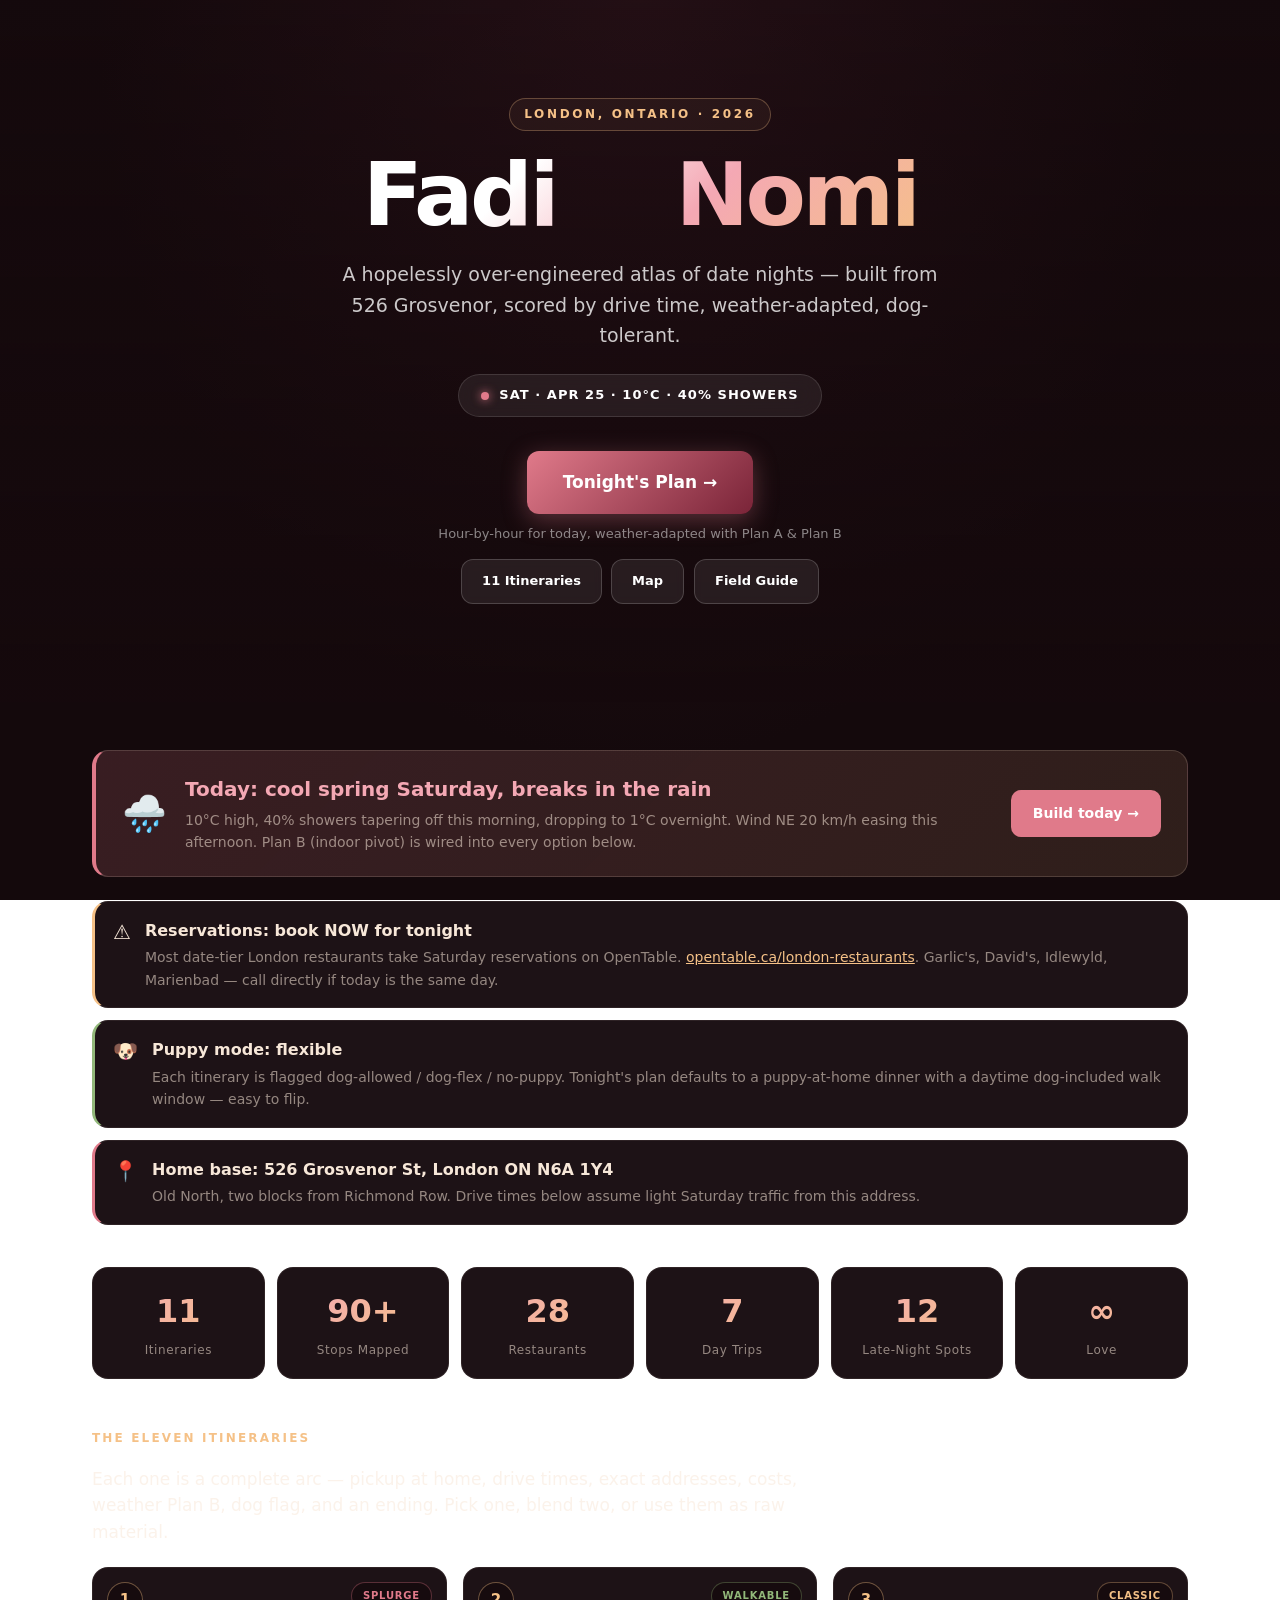
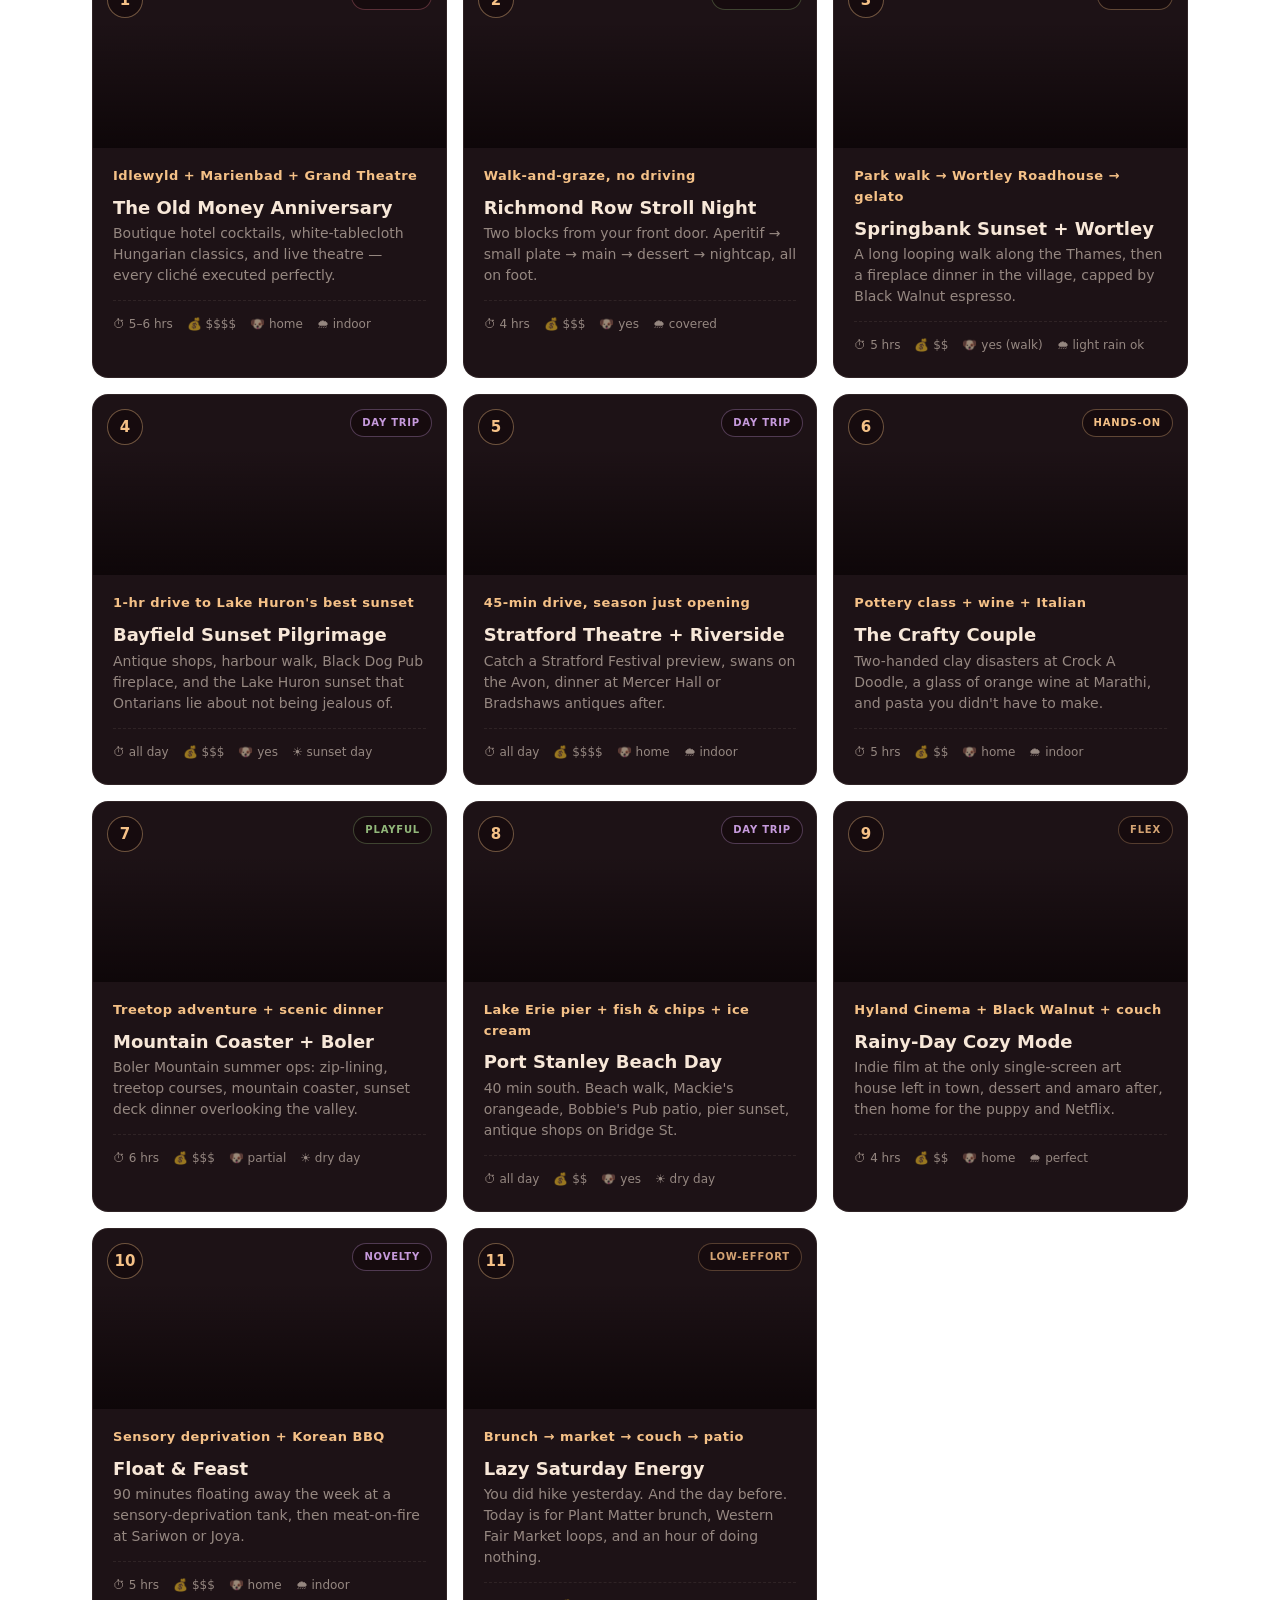
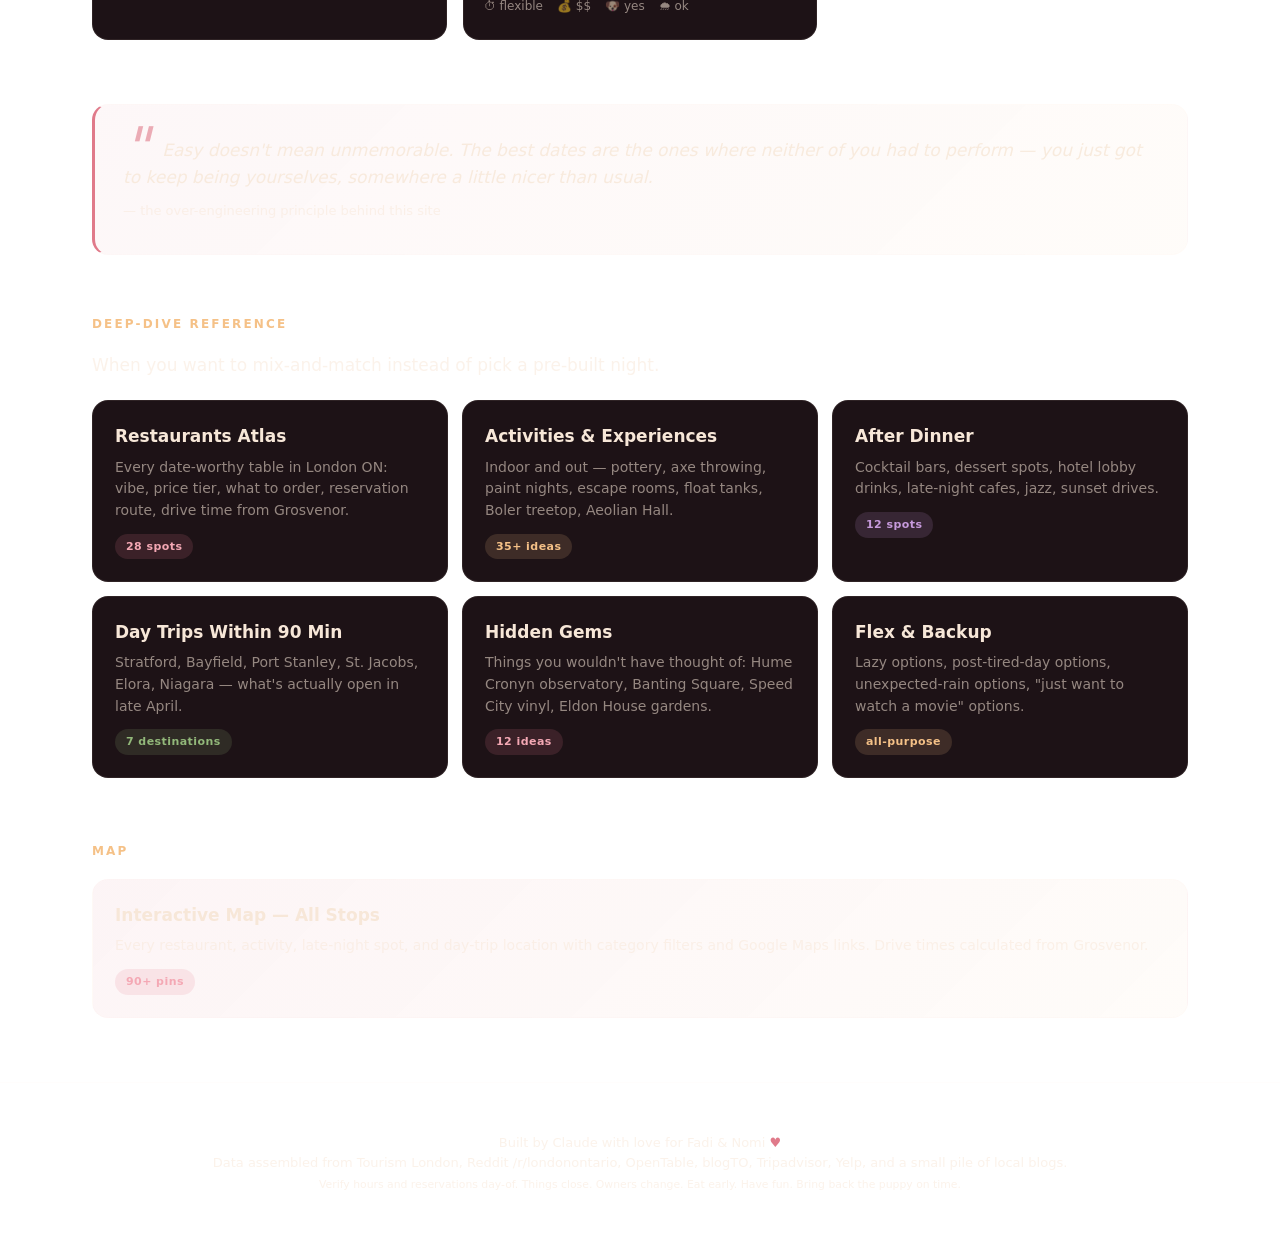
==== index.html @ 9d3f756c "Initial date night atlas with 11 itineraries, today's plan, map, and field guide" ====
<!doctype html>
<html lang="en">
<head>
  <meta charset="utf-8" />
  <meta name="viewport" content="width=device-width, initial-scale=1" />
  <title>Fadi &amp; Nomi — Date Night Atlas, London Ontario</title>
  <meta name="description" content="A working atlas of date nights in and around London, Ontario. Built for one couple, hopelessly over-engineered." />
  <style>
    :root {
      --bg: #14090c;
      --surface: #1d1216;
      --surface2: #281a1f;
      --border: rgba(255,228,210,0.08);
      --border2: rgba(255,228,210,0.16);
      --text: #f7e7d8;
      --muted: rgba(247,231,216,0.55);
      --accent: #d4a373;
      --accent2: #f5c187;
      --rose: #e07a8a;
      --rose2: #f4a8b4;
      --burgundy: #7a2438;
      --green: #92b87a;
      --amber: #f5c187;
      --red: #e8755a;
      --plum: #c69adc;
      --radius: 16px;
    }
    * { margin: 0; padding: 0; box-sizing: border-box; }
    html { scroll-behavior: smooth; }
    body {
      font-family: -apple-system, BlinkMacSystemFont, 'Segoe UI', system-ui, sans-serif;
      background: radial-gradient(ellipse at top, #2a1219 0%, var(--bg) 60%) fixed;
      color: var(--text); line-height: 1.6; min-height: 100vh;
    }

    /* ── Hero ── */
    .hero {
      position: relative; min-height: 78vh; display: flex; align-items: center;
      justify-content: center; text-align: center; overflow: hidden;
    }
    .hero-bg {
      position: absolute; inset: 0;
      background-image:
        linear-gradient(180deg, rgba(20,9,12,0.35) 0%, rgba(20,9,12,0.85) 100%),
        url('https://upload.wikimedia.org/wikipedia/commons/thumb/c/c4/London%2C_Ontario%2C_at_dusk.jpg/1600px-London%2C_Ontario%2C_at_dusk.jpg');
      background-size: cover; background-position: center 55%;
      filter: saturate(1.1);
    }
    .hero-content { position: relative; z-index: 1; padding: 60px 24px; max-width: 760px; }
    .hero .eyebrow {
      display: inline-block; font-size: 12px; font-weight: 800; letter-spacing: 0.22em;
      text-transform: uppercase; color: var(--accent2); margin-bottom: 20px;
      padding: 6px 14px; border: 1px solid rgba(245,193,135,0.3); border-radius: 100px;
      background: rgba(245,193,135,0.05);
    }
    .hero h1 {
      font-size: clamp(44px, 8vw, 88px); font-weight: 900;
      letter-spacing: -0.04em; line-height: 1.0; color: #fff;
      background: linear-gradient(135deg, #fff 30%, var(--rose2) 60%, var(--accent2) 100%);
      -webkit-background-clip: text; -webkit-text-fill-color: transparent;
    }
    .hero .amp { font-style: italic; font-weight: 400; opacity: 0.85; }
    .hero .subtitle {
      margin-top: 20px; font-size: 19px; color: rgba(255,255,255,0.78); max-width: 600px; margin-inline: auto;
    }
    .hero .stamp {
      display: inline-flex; align-items: center; gap: 10px; margin-top: 24px;
      padding: 10px 22px; background: rgba(255,255,255,0.07);
      backdrop-filter: blur(10px); border: 1px solid rgba(255,255,255,0.12);
      border-radius: 100px; font-size: 13px; font-weight: 700; color: #fff; letter-spacing: 0.08em;
    }
    .stamp-dot { width: 8px; height: 8px; border-radius: 50%; background: var(--rose); box-shadow: 0 0 10px var(--rose); animation: pulse 2s infinite; }
    @keyframes pulse { 0%,100% { opacity: 1; } 50% { opacity: 0.5; } }

    .hero-actions {
      display: flex; gap: 14px; justify-content: center; flex-wrap: wrap; margin-top: 34px;
      flex-direction: column; align-items: center;
    }
    .btn {
      display: inline-flex; align-items: center; gap: 10px;
      padding: 14px 28px; border-radius: 12px; font-weight: 700; font-size: 15px;
      text-decoration: none; transition: all 0.2s; cursor: pointer; border: none;
    }
    .btn-rose { background: linear-gradient(135deg, var(--rose), var(--burgundy)); color: #fff; box-shadow: 0 6px 24px rgba(224,122,138,0.35); }
    .btn-rose:hover { transform: translateY(-2px); box-shadow: 0 10px 30px rgba(224,122,138,0.5); }
    .btn-gold { background: var(--accent2); color: #2a1219; box-shadow: 0 4px 16px rgba(245,193,135,0.3); }
    .btn-gold:hover { background: #ffd5a0; transform: translateY(-1px); }
    .btn-ghost { background: rgba(255,255,255,0.08); color: #fff; backdrop-filter: blur(4px); border: 1px solid rgba(255,255,255,0.18); }
    .btn-ghost:hover { background: rgba(255,255,255,0.14); }

    .container { max-width: 1140px; margin: 0 auto; padding: 0 22px; }

    /* ── Today banner ── */
    .today-banner {
      margin-top: 48px; margin-bottom: 24px;
      background: linear-gradient(135deg, rgba(224,122,138,0.18), rgba(245,193,135,0.12));
      border: 1px solid var(--border2);
      border-left: 4px solid var(--rose);
      border-radius: var(--radius);
      padding: 22px 26px; display: flex; align-items: center; gap: 18px; flex-wrap: wrap;
    }
    .today-banner .tb-icon { font-size: 36px; }
    .today-banner .tb-text { flex: 1; min-width: 240px; }
    .today-banner h3 { font-size: 20px; font-weight: 800; color: var(--rose2); margin-bottom: 4px; }
    .today-banner p { color: var(--muted); font-size: 14px; }
    .today-banner .tb-cta {
      padding: 12px 22px; background: var(--rose); color: #fff; border-radius: 10px;
      text-decoration: none; font-weight: 700; font-size: 14px; transition: 0.2s;
    }
    .today-banner .tb-cta:hover { background: var(--burgundy); transform: translateY(-1px); }

    /* ── Alerts ── */
    .alerts { display: grid; gap: 12px; margin-bottom: 42px; }
    .alert {
      display: flex; align-items: flex-start; gap: 14px; padding: 16px 18px;
      border-radius: var(--radius); background: var(--surface); border: 1px solid var(--border);
    }
    .alert-icon { font-size: 20px; flex-shrink: 0; line-height: 1.4; }
    .alert-rose { border-left: 3px solid var(--rose); }
    .alert-amber { border-left: 3px solid var(--amber); }
    .alert-green { border-left: 3px solid var(--green); }
    .alert strong { color: var(--text); }
    .alert p { color: var(--muted); font-size: 14px; margin-top: 3px; }
    .alert a { color: var(--accent2); }

    /* ── Section ── */
    section { margin-bottom: 64px; }
    .section-title {
      font-size: 12px; font-weight: 800; text-transform: uppercase;
      letter-spacing: 0.18em; color: var(--accent2); margin-bottom: 18px;
    }
    .section-lede {
      font-size: 17px; color: var(--muted); max-width: 720px; margin-bottom: 22px;
      line-height: 1.55;
    }

    /* ── Stats strip ── */
    .stats {
      display: grid; grid-template-columns: repeat(auto-fit, minmax(140px, 1fr));
      gap: 12px; margin-bottom: 50px;
    }
    .stat {
      background: var(--surface); border: 1px solid var(--border);
      border-radius: var(--radius); padding: 18px; text-align: center;
    }
    .stat-value {
      font-size: 32px; font-weight: 800;
      background: linear-gradient(135deg, var(--rose2), var(--accent2));
      -webkit-background-clip: text; -webkit-text-fill-color: transparent;
    }
    .stat-label { font-size: 12px; color: var(--muted); margin-top: 4px; letter-spacing: 0.05em; }

    /* ── Itinerary cards ── */
    .itin-grid { display: grid; gap: 16px; grid-template-columns: repeat(auto-fill, minmax(310px, 1fr)); }
    .itin-card {
      position: relative; border-radius: var(--radius); overflow: hidden;
      border: 1px solid var(--border); background: var(--surface);
      transition: all 0.25s; text-decoration: none; color: var(--text); display: block;
    }
    .itin-card:hover { border-color: var(--rose); transform: translateY(-3px); box-shadow: 0 12px 30px rgba(0,0,0,0.4); }
    .itin-card .ic-img {
      width: 100%; height: 180px; background-size: cover; background-position: center;
      filter: brightness(0.55) saturate(1.1);
      position: relative;
    }
    .itin-card .ic-img::after {
      content: ''; position: absolute; inset: 0;
      background: linear-gradient(180deg, transparent 30%, rgba(20,9,12,0.85));
    }
    .itin-card .ic-num {
      position: absolute; top: 14px; left: 14px; z-index: 2;
      width: 36px; height: 36px; border-radius: 50%;
      background: rgba(20,9,12,0.7); backdrop-filter: blur(6px);
      border: 1px solid rgba(245,193,135,0.4);
      color: var(--accent2);
      display: flex; align-items: center; justify-content: center;
      font-weight: 800; font-size: 15px;
    }
    .itin-card .ic-tag {
      position: absolute; top: 14px; right: 14px; z-index: 2;
      padding: 5px 11px; border-radius: 100px; font-size: 10px; font-weight: 800;
      text-transform: uppercase; letter-spacing: 0.08em;
      background: rgba(20,9,12,0.7); backdrop-filter: blur(6px);
      border: 1px solid var(--border2);
    }
    .itin-card .ic-body { padding: 18px 20px 22px; }
    .itin-card h3 { font-size: 18px; font-weight: 800; margin-bottom: 4px; line-height: 1.25; }
    .itin-card .ic-sub { font-size: 13px; color: var(--accent2); font-weight: 600; margin-bottom: 10px; letter-spacing: 0.04em; }
    .itin-card .ic-desc { font-size: 14px; color: var(--muted); line-height: 1.5; }
    .itin-card .ic-meta {
      display: flex; gap: 14px; margin-top: 14px; padding-top: 14px;
      border-top: 1px dashed var(--border); font-size: 12px; color: var(--muted);
      flex-wrap: wrap;
    }
    .itin-card .ic-meta span::before { margin-right: 5px; }

    /* ── Card grid (deep dives) ── */
    .card-grid { display: grid; gap: 14px; grid-template-columns: repeat(auto-fill, minmax(280px, 1fr)); }
    .card {
      background: var(--surface); border: 1px solid var(--border);
      border-radius: var(--radius); padding: 22px;
      transition: border-color 0.2s, transform 0.2s;
      text-decoration: none; color: var(--text); display: block;
    }
    a.card:hover { border-color: var(--accent); transform: translateY(-2px); }
    .card h3 { font-size: 17px; font-weight: 700; margin-bottom: 6px; }
    .card p { font-size: 14px; color: var(--muted); line-height: 1.55; }
    .badge {
      display: inline-block; padding: 4px 11px; border-radius: 100px;
      font-size: 11px; font-weight: 700; margin-top: 12px; letter-spacing: 0.04em;
    }
    .badge-rose { background: rgba(224,122,138,0.15); color: var(--rose2); }
    .badge-gold { background: rgba(245,193,135,0.15); color: var(--accent2); }
    .badge-green { background: rgba(146,184,122,0.15); color: var(--green); }
    .badge-plum { background: rgba(198,154,220,0.15); color: var(--plum); }

    /* ── Quote ── */
    .quote {
      margin: 60px 0; padding: 32px 28px;
      background: linear-gradient(135deg, rgba(224,122,138,0.06), rgba(245,193,135,0.05));
      border: 1px solid var(--border); border-left: 3px solid var(--rose);
      border-radius: var(--radius);
      font-style: italic; font-size: 17px; line-height: 1.6;
      color: rgba(247,231,216,0.85);
    }
    .quote::before { content: '"'; font-size: 56px; color: var(--rose); line-height: 0.4; display: inline-block; vertical-align: top; margin-right: 8px; opacity: 0.6; }
    .quote .qcite { display: block; margin-top: 10px; font-size: 13px; color: var(--muted); font-style: normal; }

    footer {
      text-align: center; padding: 50px 20px 60px; color: var(--muted);
      font-size: 13px; border-top: 1px solid var(--border); margin-top: 40px;
    }
    footer a { color: var(--accent2); }
    footer .heart { color: var(--rose); }

    @media (max-width: 640px) {
      .hero { min-height: 65vh; }
      .hero h1 { font-size: 44px; }
      .stats { grid-template-columns: repeat(2, 1fr); }
    }
  </style>
</head>
<body>

  <!-- Hero -->
  <div class="hero">
    <div class="hero-bg"></div>
    <div class="hero-content">
      <div class="eyebrow">London, Ontario · 2026</div>
      <h1>Fadi <span class="amp">&amp;</span> Nomi</h1>
      <p class="subtitle">A hopelessly over-engineered atlas of date nights — built from 526 Grosvenor, scored by drive time, weather-adapted, dog-tolerant.</p>
      <div class="stamp"><span class="stamp-dot"></span>SAT · APR 25 · 10°C · 40% SHOWERS</div>
      <div class="hero-actions">
        <a class="btn btn-rose" href="./today.html" style="padding:18px 36px;font-size:17px;">
          Tonight's Plan &rarr;
        </a>
        <div style="font-size:13px;color:rgba(255,255,255,0.5);margin-top:-4px;">Hour-by-hour for today, weather-adapted with Plan A &amp; Plan B</div>
        <div style="display:flex;gap:10px;flex-wrap:wrap;justify-content:center;">
          <a class="btn btn-ghost" href="./itineraries.html" style="padding:11px 20px;font-size:13px;">11 Itineraries</a>
          <a class="btn btn-ghost" href="./map.html" style="padding:11px 20px;font-size:13px;">Map</a>
          <a class="btn btn-ghost" href="./guide.html" style="padding:11px 20px;font-size:13px;">Field Guide</a>
        </div>
      </div>
    </div>
  </div>

  <div class="container">

    <!-- Today banner -->
    <div class="today-banner">
      <div class="tb-icon">🌧️</div>
      <div class="tb-text">
        <h3>Today: cool spring Saturday, breaks in the rain</h3>
        <p>10°C high, 40% showers tapering off this morning, dropping to 1°C overnight. Wind NE 20 km/h easing this afternoon. Plan B (indoor pivot) is wired into every option below.</p>
      </div>
      <a class="tb-cta" href="./today.html">Build today &rarr;</a>
    </div>

    <!-- Alerts -->
    <section class="alerts">
      <div class="alert alert-amber">
        <span class="alert-icon">⚠️</span>
        <div>
          <strong>Reservations: book NOW for tonight</strong>
          <p>Most date-tier London restaurants take Saturday reservations on OpenTable. <a href="https://www.opentable.ca/london-restaurants" target="_blank" rel="noopener">opentable.ca/london-restaurants</a>. Garlic's, David's, Idlewyld, Marienbad — call directly if today is the same day.</p>
        </div>
      </div>
      <div class="alert alert-green">
        <span class="alert-icon">🐶</span>
        <div>
          <strong>Puppy mode: flexible</strong>
          <p>Each itinerary is flagged dog-allowed / dog-flex / no-puppy. Tonight's plan defaults to a puppy-at-home dinner with a daytime dog-included walk window — easy to flip.</p>
        </div>
      </div>
      <div class="alert alert-rose">
        <span class="alert-icon">📍</span>
        <div>
          <strong>Home base: 526 Grosvenor St, London ON N6A 1Y4</strong>
          <p>Old North, two blocks from Richmond Row. Drive times below assume light Saturday traffic from this address.</p>
        </div>
      </div>
    </section>

    <!-- Stats -->
    <div class="stats">
      <div class="stat"><div class="stat-value">11</div><div class="stat-label">Itineraries</div></div>
      <div class="stat"><div class="stat-value">90+</div><div class="stat-label">Stops Mapped</div></div>
      <div class="stat"><div class="stat-value">28</div><div class="stat-label">Restaurants</div></div>
      <div class="stat"><div class="stat-value">7</div><div class="stat-label">Day Trips</div></div>
      <div class="stat"><div class="stat-value">12</div><div class="stat-label">Late-Night Spots</div></div>
      <div class="stat"><div class="stat-value">∞</div><div class="stat-label">Love</div></div>
    </div>

    <!-- Itineraries grid -->
    <section>
      <div class="section-title">The Eleven Itineraries</div>
      <p class="section-lede">Each one is a complete arc — pickup at home, drive times, exact addresses, costs, weather Plan B, dog flag, and an ending. Pick one, blend two, or use them as raw material.</p>
      <div class="itin-grid" id="itinGrid"></div>
    </section>

    <!-- Quote -->
    <div class="quote">
      Easy doesn't mean unmemorable. The best dates are the ones where neither of you had to perform — you just got to keep being yourselves, somewhere a little nicer than usual.
      <span class="qcite">— the over-engineering principle behind this site</span>
    </div>

    <!-- Deep dives -->
    <section>
      <div class="section-title">Deep-Dive Reference</div>
      <p class="section-lede">When you want to mix-and-match instead of pick a pre-built night.</p>
      <div class="card-grid">
        <a class="card" href="./guide.html#restaurants">
          <h3>Restaurants Atlas</h3>
          <p>Every date-worthy table in London ON: vibe, price tier, what to order, reservation route, drive time from Grosvenor.</p>
          <span class="badge badge-rose">28 spots</span>
        </a>
        <a class="card" href="./guide.html#activities">
          <h3>Activities &amp; Experiences</h3>
          <p>Indoor and out — pottery, axe throwing, paint nights, escape rooms, float tanks, Boler treetop, Aeolian Hall.</p>
          <span class="badge badge-gold">35+ ideas</span>
        </a>
        <a class="card" href="./guide.html#late">
          <h3>After Dinner</h3>
          <p>Cocktail bars, dessert spots, hotel lobby drinks, late-night cafes, jazz, sunset drives.</p>
          <span class="badge badge-plum">12 spots</span>
        </a>
        <a class="card" href="./guide.html#daytrips">
          <h3>Day Trips Within 90 Min</h3>
          <p>Stratford, Bayfield, Port Stanley, St. Jacobs, Elora, Niagara — what's actually open in late April.</p>
          <span class="badge badge-green">7 destinations</span>
        </a>
        <a class="card" href="./guide.html#hidden">
          <h3>Hidden Gems</h3>
          <p>Things you wouldn't have thought of: Hume Cronyn observatory, Banting Square, Speed City vinyl, Eldon House gardens.</p>
          <span class="badge badge-rose">12 ideas</span>
        </a>
        <a class="card" href="./guide.html#flex">
          <h3>Flex &amp; Backup</h3>
          <p>Lazy options, post-tired-day options, unexpected-rain options, "just want to watch a movie" options.</p>
          <span class="badge badge-gold">all-purpose</span>
        </a>
      </div>
    </section>

    <!-- Map -->
    <section>
      <div class="section-title">Map</div>
      <a class="card" href="./map.html" style="background: linear-gradient(135deg, rgba(224,122,138,0.08), rgba(245,193,135,0.05));">
        <h3>Interactive Map — All Stops</h3>
        <p>Every restaurant, activity, late-night spot, and day-trip location with category filters and Google Maps links. Drive times calculated from Grosvenor.</p>
        <span class="badge badge-rose">90+ pins</span>
      </a>
    </section>

  </div>

  <footer>
    Built by Claude with love for Fadi &amp; Nomi <span class="heart">♥</span><br/>
    Data assembled from Tourism London, Reddit /r/londonontario, OpenTable, blogTO, Tripadvisor, Yelp, and a small pile of local blogs.<br/>
    <small>Verify hours and reservations day-of. Things close. Owners change. Eat early. Have fun. Bring back the puppy on time.</small>
  </footer>

  <script>
    // Itinerary data — populated inline; map.html reads same shape.
    const ITINERARIES = [
      { n:1, title:"The Old Money Anniversary",   sub:"Idlewyld + Marienbad + Grand Theatre",
        desc:"Boutique hotel cocktails, white-tablecloth Hungarian classics, and live theatre — every cliché executed perfectly.",
        tag:"SPLURGE",  tagColor:"#e07a8a", img:"https://images.unsplash.com/photo-1414235077428-338989a2e8c0?w=1200&q=80",
        meta:["⏱ 5–6 hrs","💰 $$$$","🐶 home","🌧 indoor"] },
      { n:2, title:"Richmond Row Stroll Night",   sub:"Walk-and-graze, no driving",
        desc:"Two blocks from your front door. Aperitif → small plate → main → dessert → nightcap, all on foot.",
        tag:"WALKABLE", tagColor:"#92b87a", img:"https://images.unsplash.com/photo-1485962398705-ef6a13c41e8f?w=1200&q=80",
        meta:["⏱ 4 hrs","💰 $$$","🐶 yes","🌧 covered"] },
      { n:3, title:"Springbank Sunset + Wortley",  sub:"Park walk → Wortley Roadhouse → gelato",
        desc:"A long looping walk along the Thames, then a fireplace dinner in the village, capped by Black Walnut espresso.",
        tag:"CLASSIC",  tagColor:"#f5c187", img:"https://images.unsplash.com/photo-1518495973542-4542c06a5843?w=1200&q=80",
        meta:["⏱ 5 hrs","💰 $$","🐶 yes (walk)","🌧 light rain ok"] },
      { n:4, title:"Bayfield Sunset Pilgrimage",   sub:"1-hr drive to Lake Huron's best sunset",
        desc:"Antique shops, harbour walk, Black Dog Pub fireplace, and the Lake Huron sunset that Ontarians lie about not being jealous of.",
        tag:"DAY TRIP", tagColor:"#c69adc", img:"https://images.unsplash.com/photo-1502086223501-7ea6ecd79368?w=1200&q=80",
        meta:["⏱ all day","💰 $$$","🐶 yes","☀ sunset day"] },
      { n:5, title:"Stratford Theatre + Riverside",sub:"45-min drive, season just opening",
        desc:"Catch a Stratford Festival preview, swans on the Avon, dinner at Mercer Hall or Bradshaws antiques after.",
        tag:"DAY TRIP", tagColor:"#c69adc", img:"https://images.unsplash.com/photo-1503095396549-807759245b35?w=1200&q=80",
        meta:["⏱ all day","💰 $$$$","🐶 home","🌧 indoor"] },
      { n:6, title:"The Crafty Couple",            sub:"Pottery class + wine + Italian",
        desc:"Two-handed clay disasters at Crock A Doodle, a glass of orange wine at Marathi, and pasta you didn't have to make.",
        tag:"HANDS-ON", tagColor:"#f5c187", img:"https://images.unsplash.com/photo-1565193298434-86d2bbe49e4f?w=1200&q=80",
        meta:["⏱ 5 hrs","💰 $$","🐶 home","🌧 indoor"] },
      { n:7, title:"Mountain Coaster + Boler",      sub:"Treetop adventure + scenic dinner",
        desc:"Boler Mountain summer ops: zip-lining, treetop courses, mountain coaster, sunset deck dinner overlooking the valley.",
        tag:"PLAYFUL",  tagColor:"#92b87a", img:"https://images.unsplash.com/photo-1551632811-561732d1e306?w=1200&q=80",
        meta:["⏱ 6 hrs","💰 $$$","🐶 partial","☀ dry day"] },
      { n:8, title:"Port Stanley Beach Day",        sub:"Lake Erie pier + fish & chips + ice cream",
        desc:"40 min south. Beach walk, Mackie's orangeade, Bobbie's Pub patio, pier sunset, antique shops on Bridge St.",
        tag:"DAY TRIP", tagColor:"#c69adc", img:"https://images.unsplash.com/photo-1507525428034-b723cf961d3e?w=1200&q=80",
        meta:["⏱ all day","💰 $$","🐶 yes","☀ dry day"] },
      { n:9, title:"Rainy-Day Cozy Mode",           sub:"Hyland Cinema + Black Walnut + couch",
        desc:"Indie film at the only single-screen art house left in town, dessert and amaro after, then home for the puppy and Netflix.",
        tag:"FLEX",     tagColor:"#d4a373", img:"https://images.unsplash.com/photo-1489599735906-e2bc35ed8c5d?w=1200&q=80",
        meta:["⏱ 4 hrs","💰 $$","🐶 home","🌧 perfect"] },
      { n:10, title:"Float &amp; Feast",             sub:"Sensory deprivation + Korean BBQ",
        desc:"90 minutes floating away the week at a sensory-deprivation tank, then meat-on-fire at Sariwon or Joya.",
        tag:"NOVELTY",  tagColor:"#c69adc", img:"https://images.unsplash.com/photo-1544161515-4ab6ce6db874?w=1200&q=80",
        meta:["⏱ 5 hrs","💰 $$$","🐶 home","🌧 indoor"] },
      { n:11, title:"Lazy Saturday Energy",          sub:"Brunch → market → couch → patio",
        desc:"You did hike yesterday. And the day before. Today is for Plant Matter brunch, Western Fair Market loops, and an hour of doing nothing.",
        tag:"LOW-EFFORT",tagColor:"#d4a373",img:"https://images.unsplash.com/photo-1496318447583-f524534e9ce1?w=1200&q=80",
        meta:["⏱ flexible","💰 $$","🐶 yes","🌧 ok"] },
    ];

    const grid = document.getElementById('itinGrid');
    ITINERARIES.forEach(it => {
      const a = document.createElement('a');
      a.href = `./itineraries.html#i${it.n}`;
      a.className = 'itin-card';
      a.innerHTML = `
        <div class="ic-num">${it.n}</div>
        <div class="ic-tag" style="color:${it.tagColor};border-color:${it.tagColor}55;">${it.tag}</div>
        <div class="ic-img" style="background-image:url('${it.img}');"></div>
        <div class="ic-body">
          <div class="ic-sub">${it.sub}</div>
          <h3>${it.title}</h3>
          <p class="ic-desc">${it.desc}</p>
          <div class="ic-meta">${it.meta.map(m=>`<span>${m}</span>`).join('')}</div>
        </div>`;
      grid.appendChild(a);
    });
  </script>
</body>
</html>
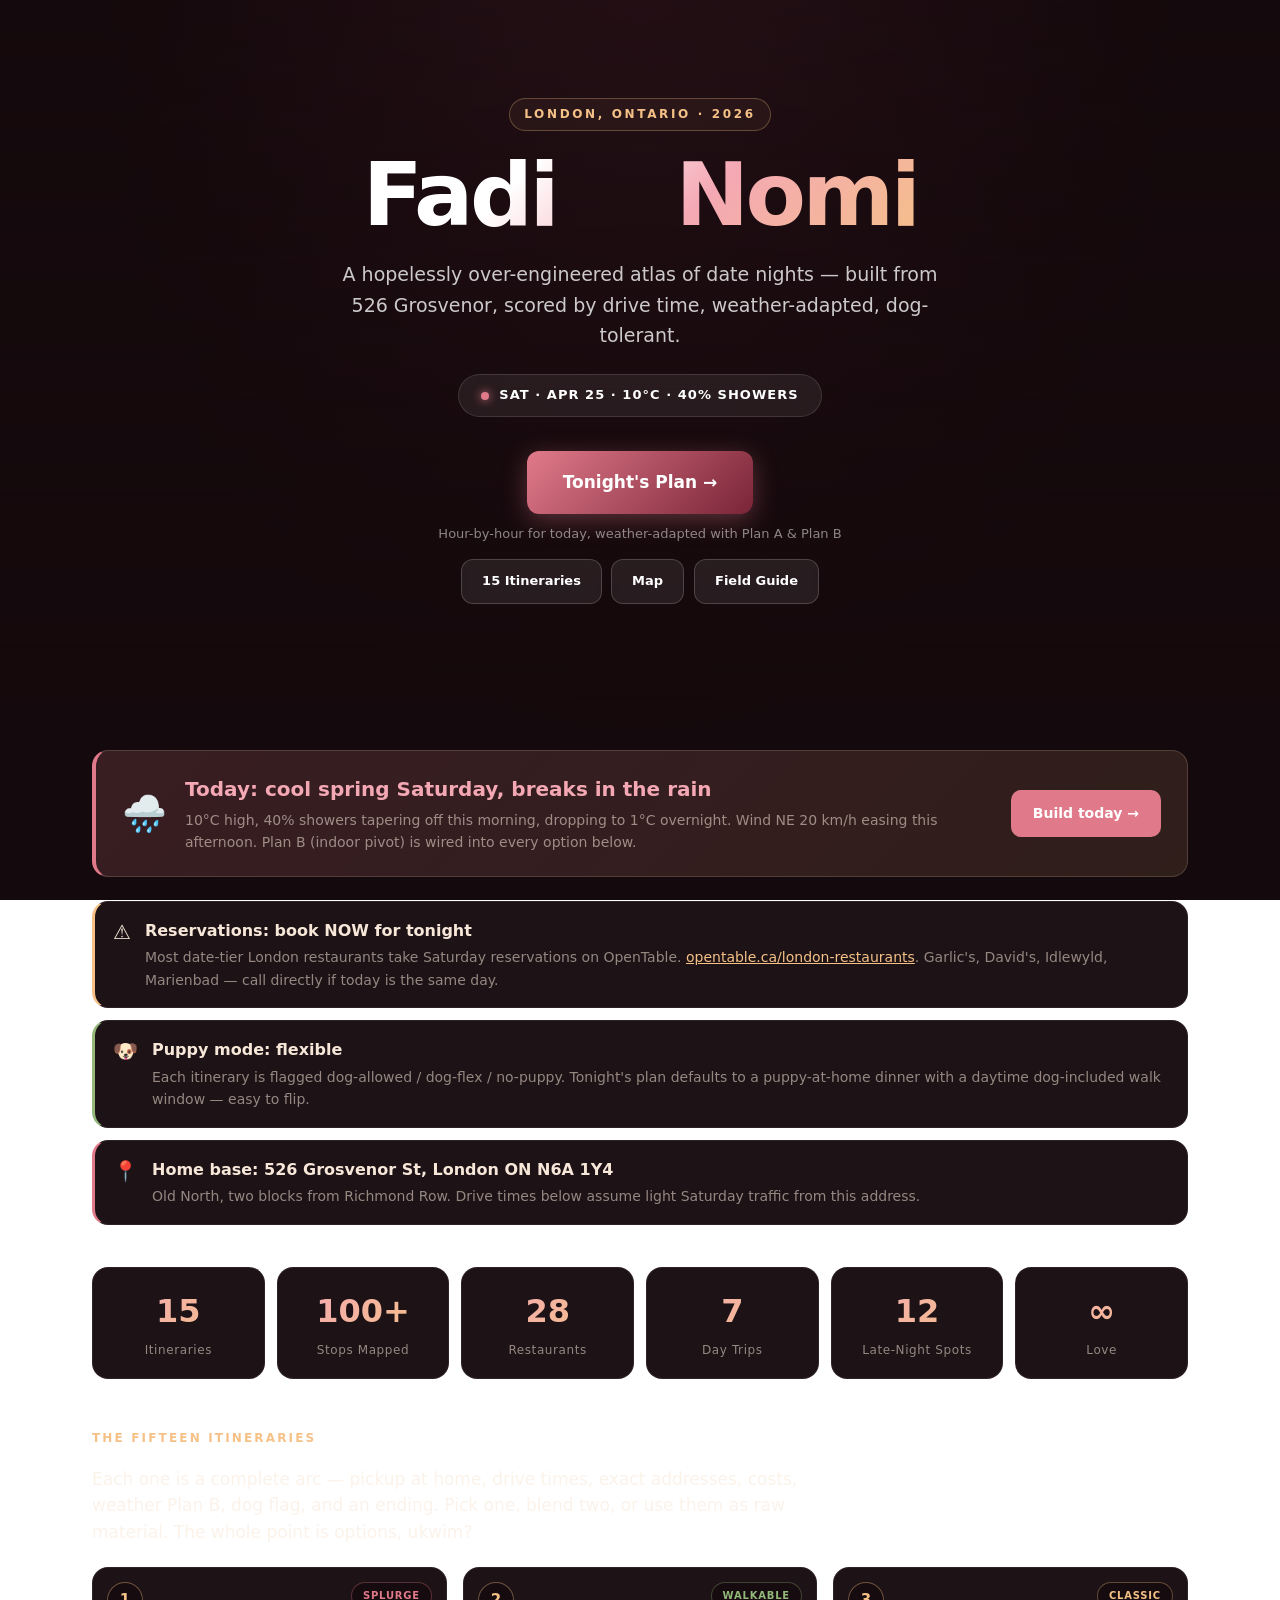
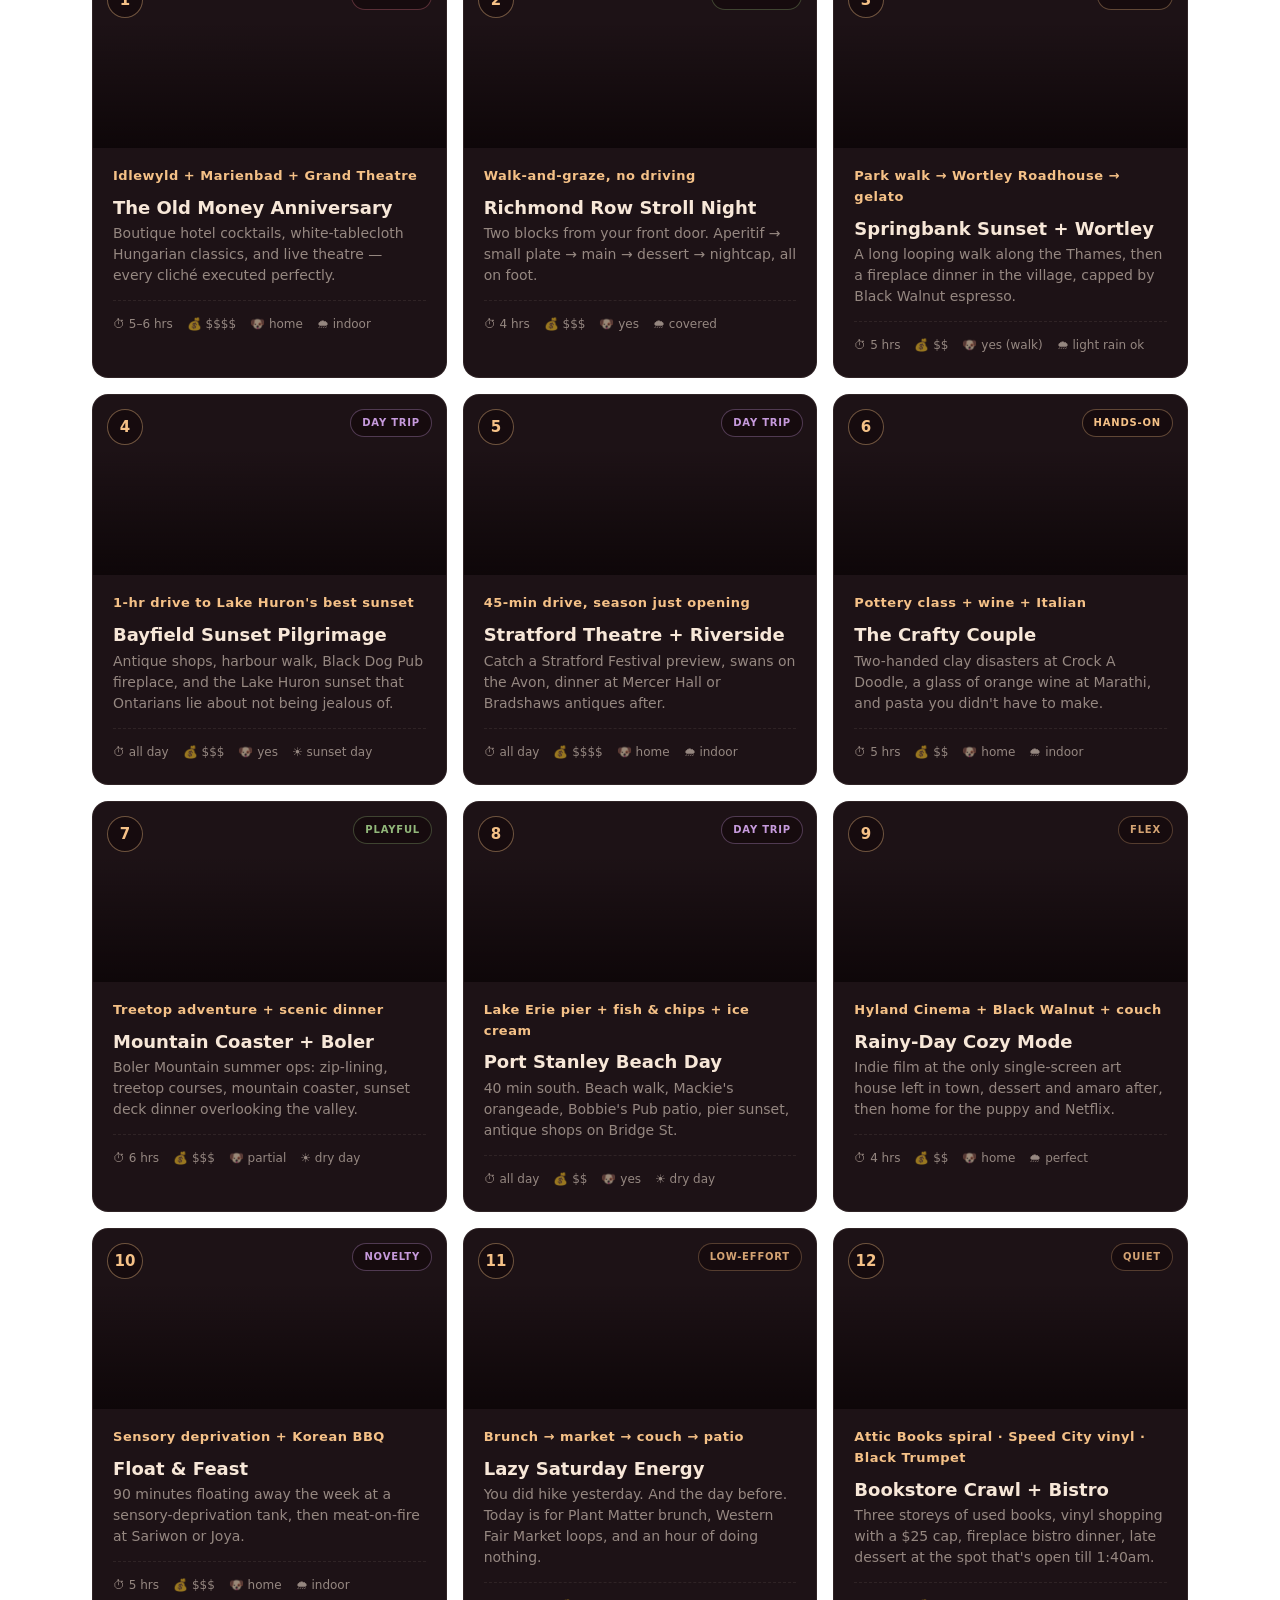
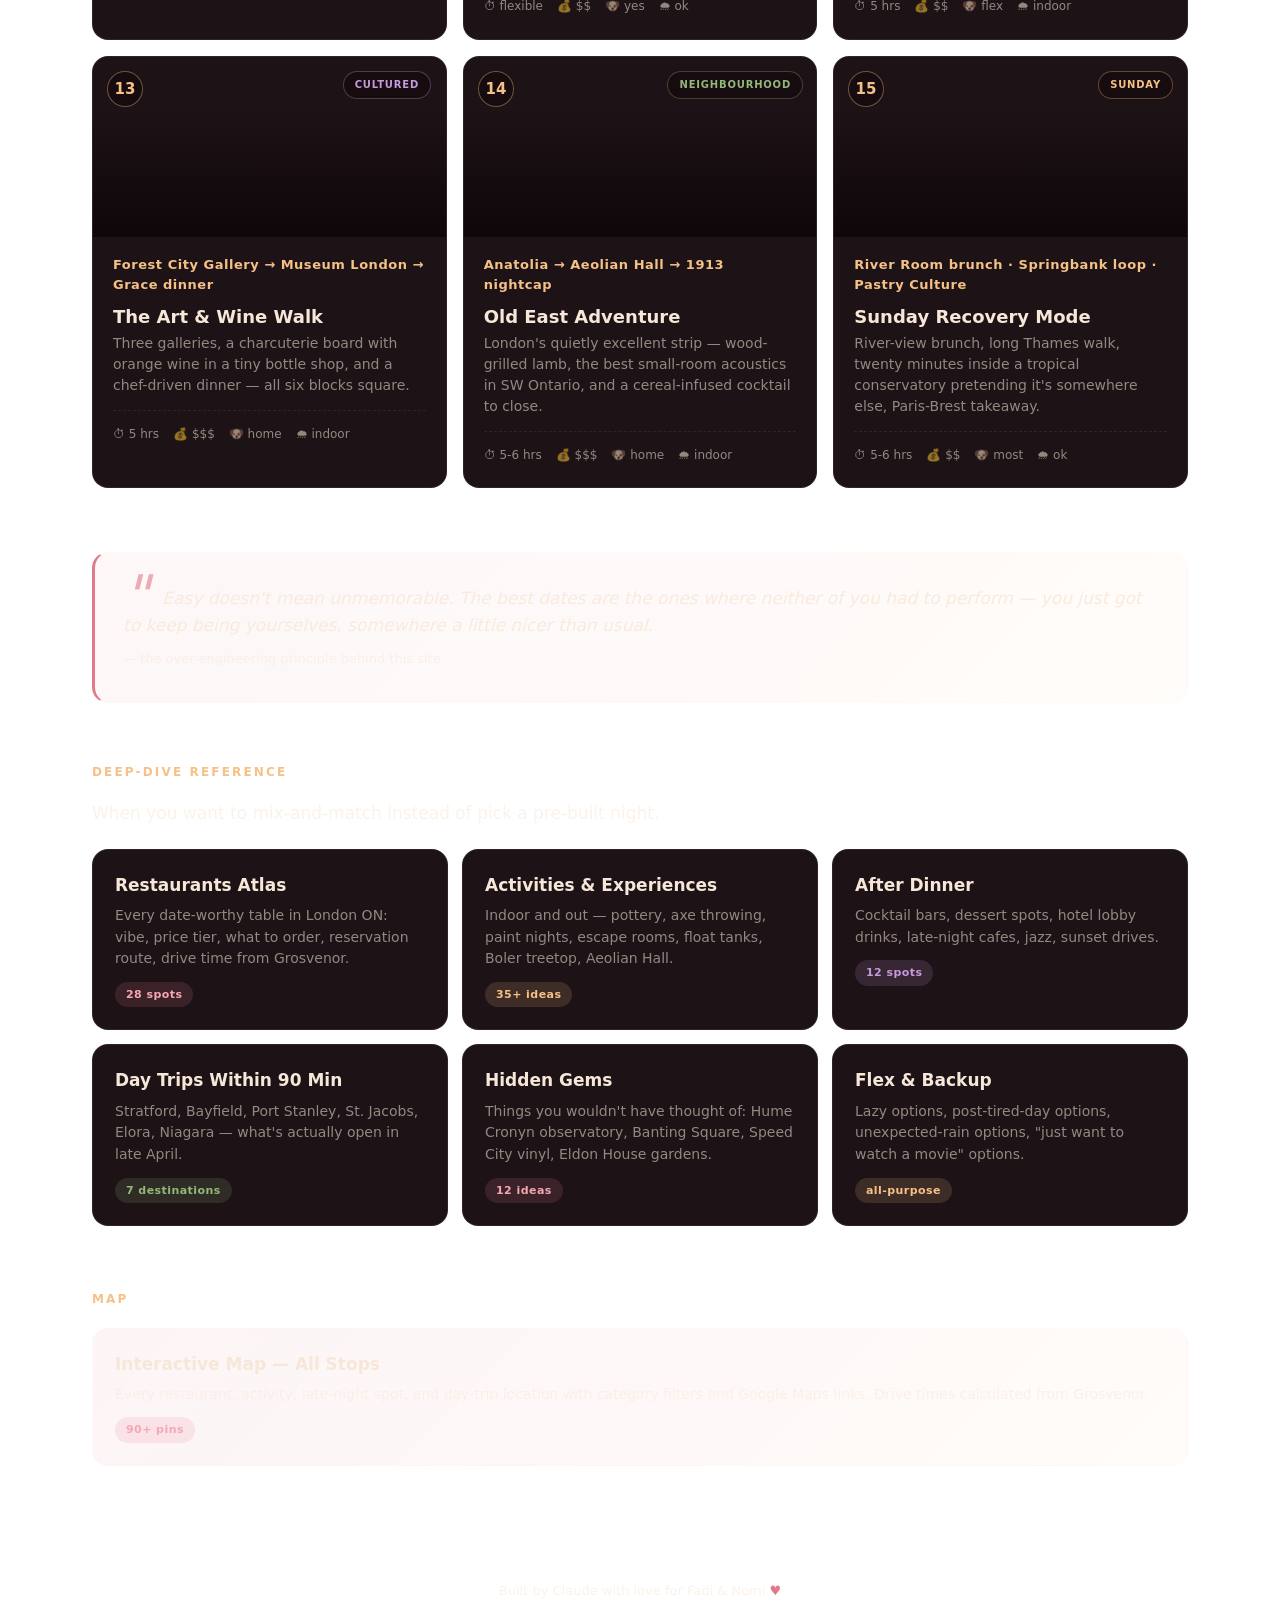
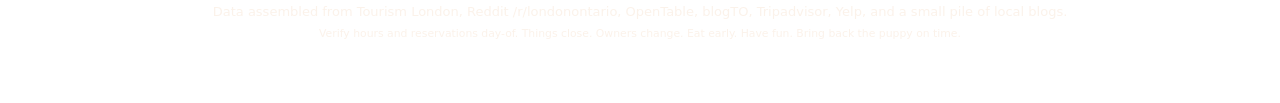
==== commit 439d91fd: "Add 4 more itineraries (bookstore, art walk, Old East, Sunday recovery), tune voice from Madeira pre" ====
--- a/index.html
+++ b/index.html
@@ -256,7 +256,7 @@
         </a>
         <div style="font-size:13px;color:rgba(255,255,255,0.5);margin-top:-4px;">Hour-by-hour for today, weather-adapted with Plan A &amp; Plan B</div>
         <div style="display:flex;gap:10px;flex-wrap:wrap;justify-content:center;">
-          <a class="btn btn-ghost" href="./itineraries.html" style="padding:11px 20px;font-size:13px;">11 Itineraries</a>
+          <a class="btn btn-ghost" href="./itineraries.html" style="padding:11px 20px;font-size:13px;">15 Itineraries</a>
           <a class="btn btn-ghost" href="./map.html" style="padding:11px 20px;font-size:13px;">Map</a>
           <a class="btn btn-ghost" href="./guide.html" style="padding:11px 20px;font-size:13px;">Field Guide</a>
         </div>
@@ -303,8 +303,8 @@
 
     <!-- Stats -->
     <div class="stats">
-      <div class="stat"><div class="stat-value">11</div><div class="stat-label">Itineraries</div></div>
-      <div class="stat"><div class="stat-value">90+</div><div class="stat-label">Stops Mapped</div></div>
+      <div class="stat"><div class="stat-value">15</div><div class="stat-label">Itineraries</div></div>
+      <div class="stat"><div class="stat-value">100+</div><div class="stat-label">Stops Mapped</div></div>
       <div class="stat"><div class="stat-value">28</div><div class="stat-label">Restaurants</div></div>
       <div class="stat"><div class="stat-value">7</div><div class="stat-label">Day Trips</div></div>
       <div class="stat"><div class="stat-value">12</div><div class="stat-label">Late-Night Spots</div></div>
@@ -313,8 +313,8 @@
 
     <!-- Itineraries grid -->
     <section>
-      <div class="section-title">The Eleven Itineraries</div>
-      <p class="section-lede">Each one is a complete arc — pickup at home, drive times, exact addresses, costs, weather Plan B, dog flag, and an ending. Pick one, blend two, or use them as raw material.</p>
+      <div class="section-title">The Fifteen Itineraries</div>
+      <p class="section-lede">Each one is a complete arc — pickup at home, drive times, exact addresses, costs, weather Plan B, dog flag, and an ending. Pick one, blend two, or use them as raw material. The whole point is options, ukwim?</p>
       <div class="itin-grid" id="itinGrid"></div>
     </section>
 
@@ -427,6 +427,22 @@
         desc:"You did hike yesterday. And the day before. Today is for Plant Matter brunch, Western Fair Market loops, and an hour of doing nothing.",
         tag:"LOW-EFFORT",tagColor:"#d4a373",img:"https://images.unsplash.com/photo-1496318447583-f524534e9ce1?w=1200&q=80",
         meta:["⏱ flexible","💰 $$","🐶 yes","🌧 ok"] },
+      { n:12, title:"Bookstore Crawl + Bistro",       sub:"Attic Books spiral · Speed City vinyl · Black Trumpet",
+        desc:"Three storeys of used books, vinyl shopping with a $25 cap, fireplace bistro dinner, late dessert at the spot that's open till 1:40am.",
+        tag:"QUIET",    tagColor:"#d4a373", img:"https://images.unsplash.com/photo-1481627834876-b7833e8f5570?w=1200&q=80",
+        meta:["⏱ 5 hrs","💰 $$","🐶 flex","🌧 indoor"] },
+      { n:13, title:"The Art &amp; Wine Walk",          sub:"Forest City Gallery → Museum London → Grace dinner",
+        desc:"Three galleries, a charcuterie board with orange wine in a tiny bottle shop, and a chef-driven dinner — all six blocks square.",
+        tag:"CULTURED", tagColor:"#c69adc", img:"https://images.unsplash.com/photo-1544967082-d9d25d867d66?w=1200&q=80",
+        meta:["⏱ 5 hrs","💰 $$$","🐶 home","🌧 indoor"] },
+      { n:14, title:"Old East Adventure",              sub:"Anatolia → Aeolian Hall → 1913 nightcap",
+        desc:"London's quietly excellent strip — wood-grilled lamb, the best small-room acoustics in SW Ontario, and a cereal-infused cocktail to close.",
+        tag:"NEIGHBOURHOOD",tagColor:"#92b87a",img:"https://images.unsplash.com/photo-1470229722913-7c0e2dbbafd3?w=1200&q=80",
+        meta:["⏱ 5-6 hrs","💰 $$$","🐶 home","🌧 indoor"] },
+      { n:15, title:"Sunday Recovery Mode",            sub:"River Room brunch · Springbank loop · Pastry Culture",
+        desc:"River-view brunch, long Thames walk, twenty minutes inside a tropical conservatory pretending it's somewhere else, Paris-Brest takeaway.",
+        tag:"SUNDAY",   tagColor:"#f5c187", img:"https://images.unsplash.com/photo-1490578474895-699cd4e2cf59?w=1200&q=80",
+        meta:["⏱ 5-6 hrs","💰 $$","🐶 most","🌧 ok"] },
     ];
 
     const grid = document.getElementById('itinGrid');
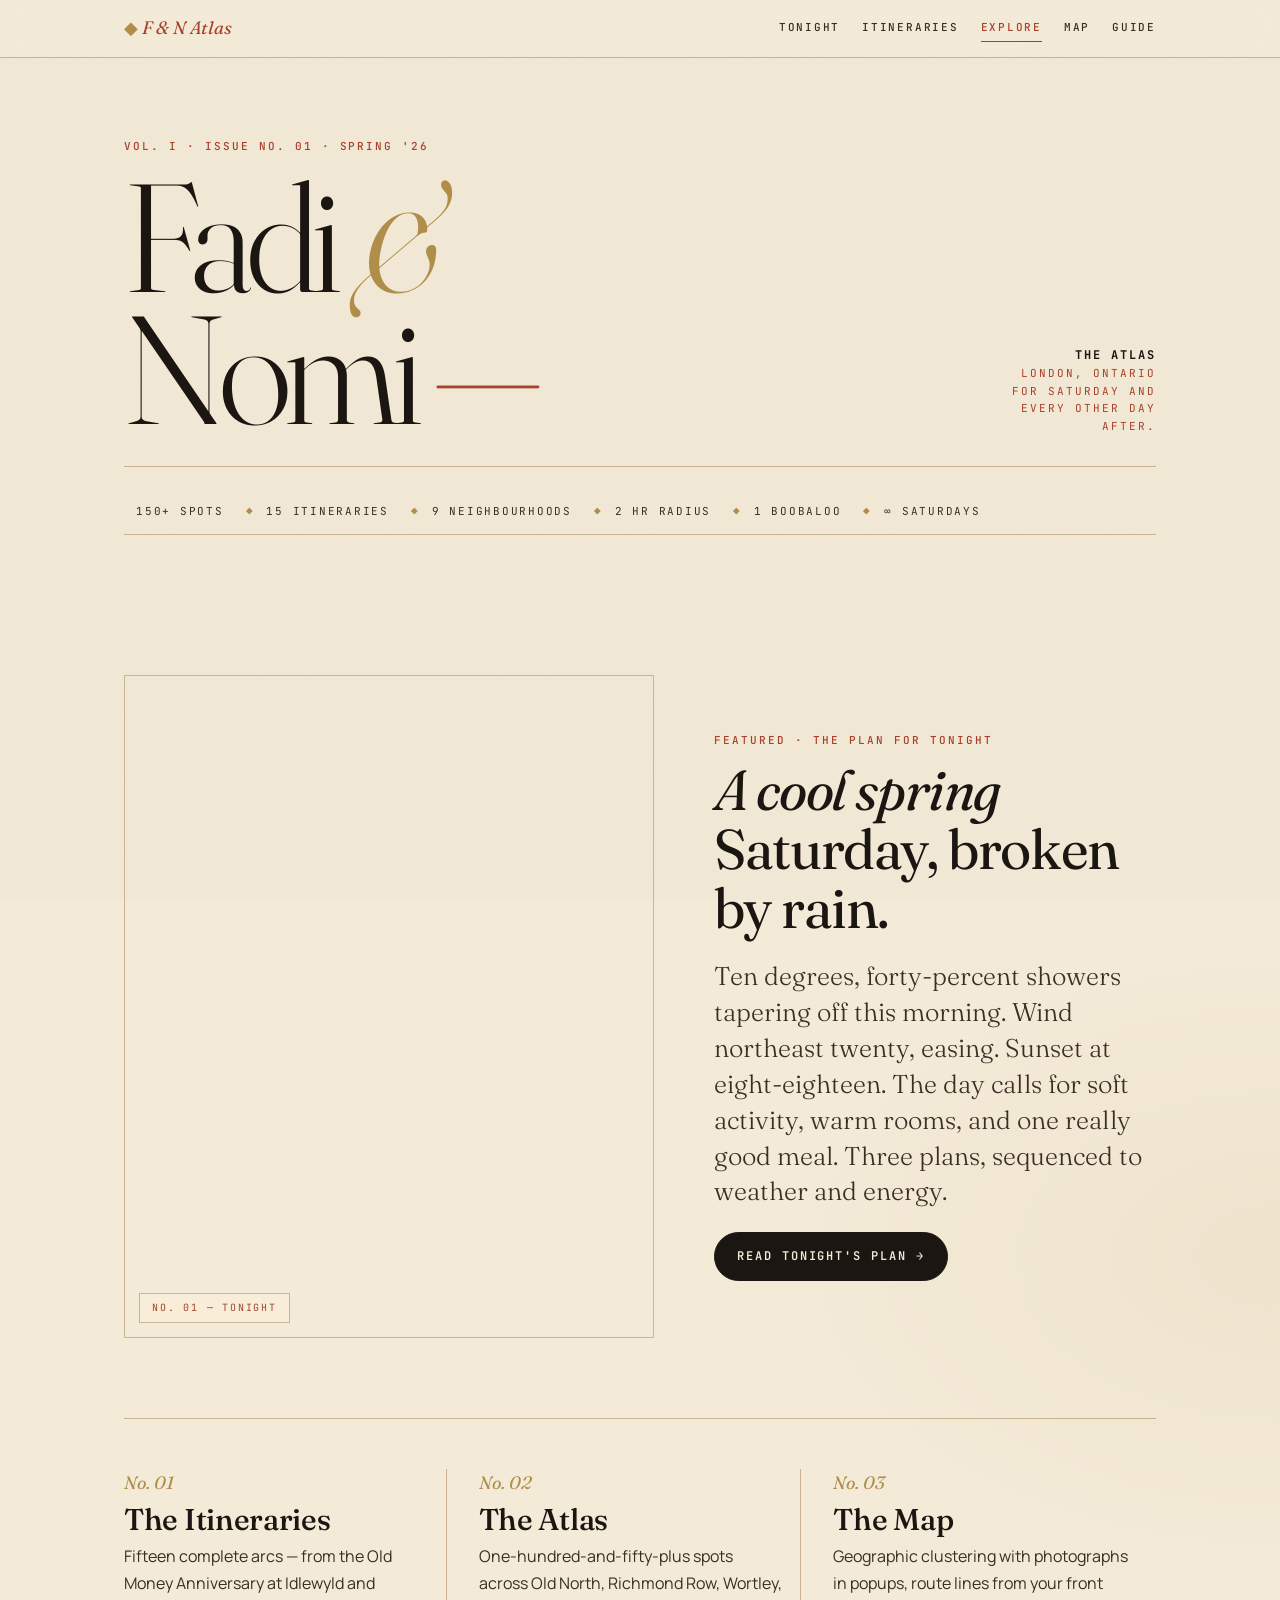
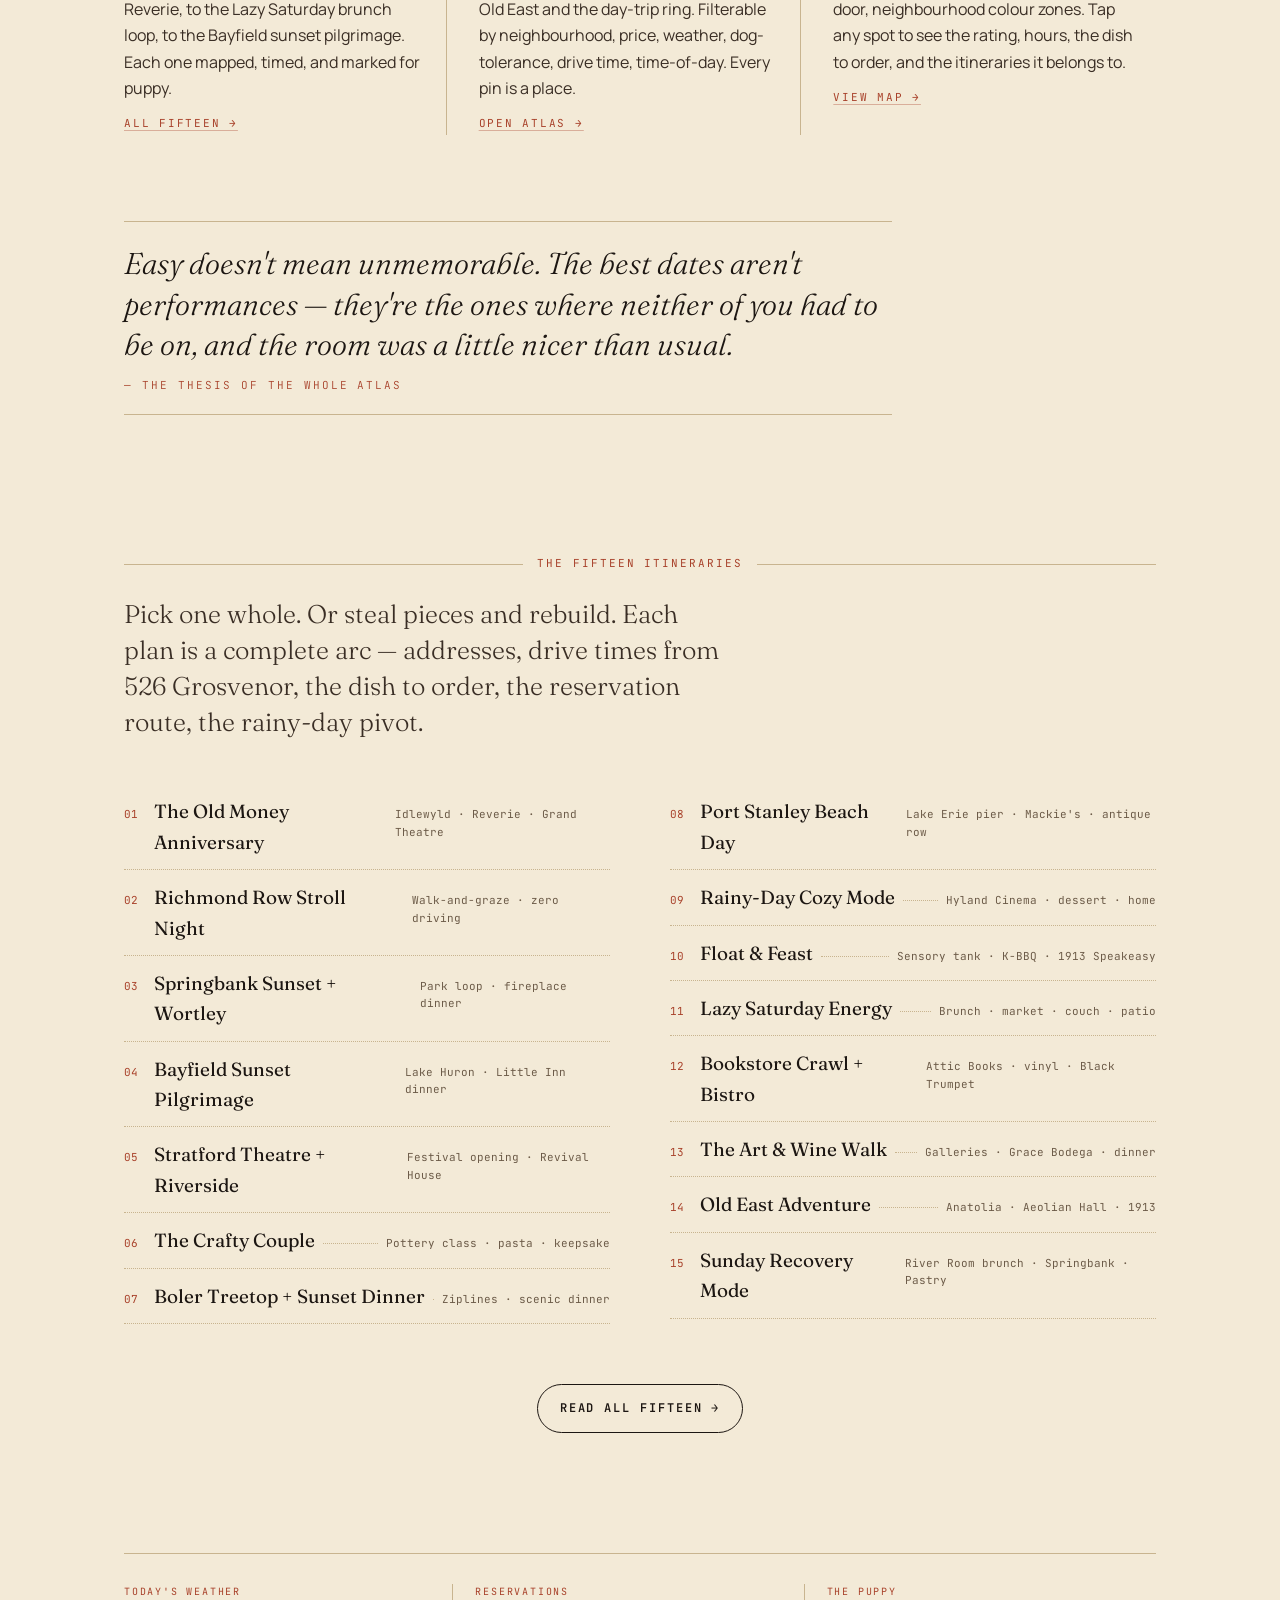
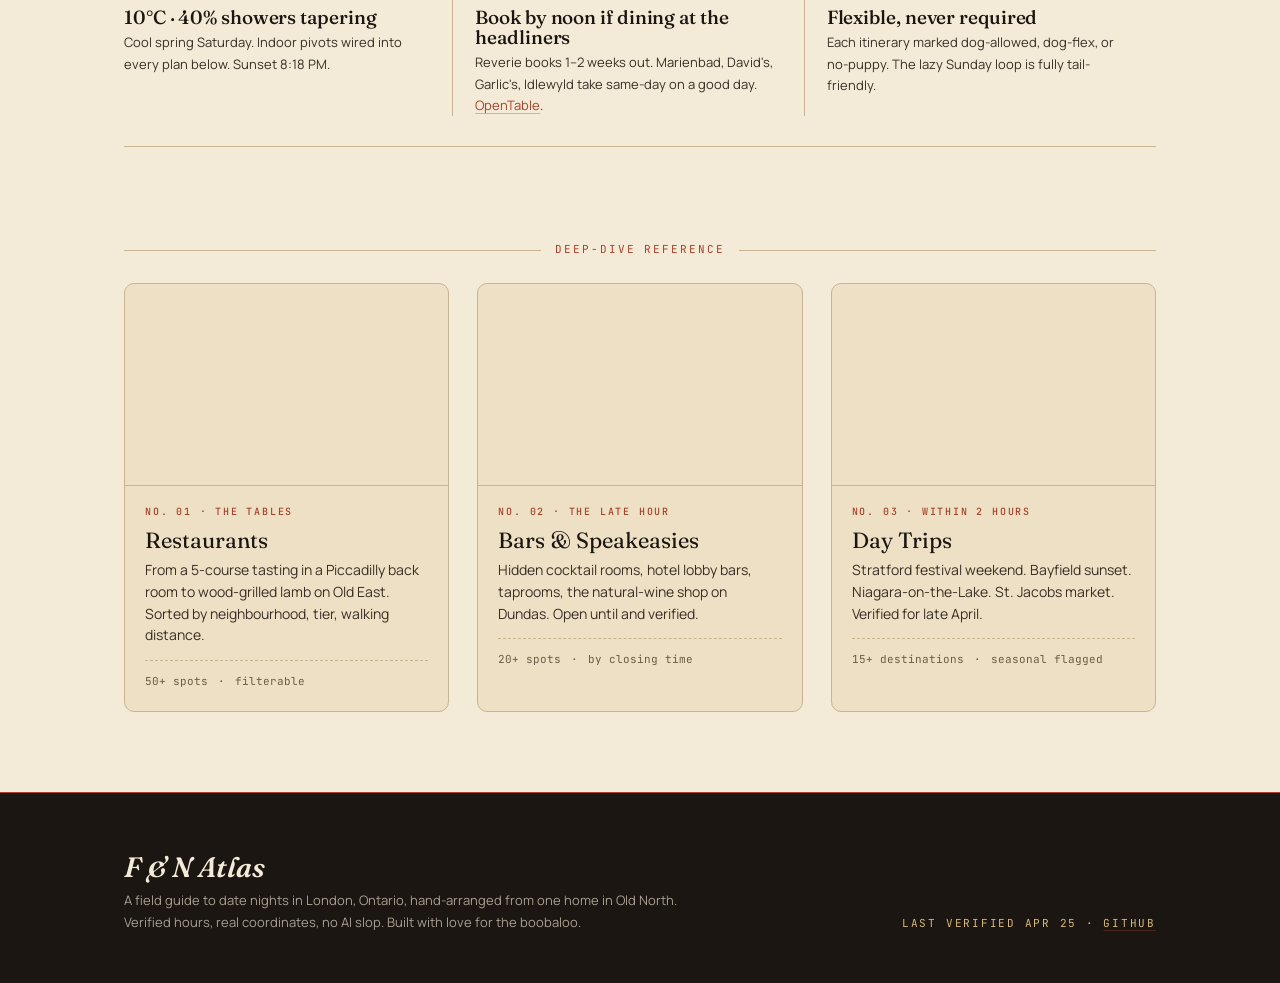
==== commit 5ca3d31e: "Editorial redesign: cream/rust palette, Fraunces serif. New explore.html with sticky filter rail, ne" ====
--- a/index.html
+++ b/index.html
@@ -4,463 +4,289 @@
   <meta charset="utf-8" />
   <meta name="viewport" content="width=device-width, initial-scale=1" />
   <title>Fadi &amp; Nomi — Date Night Atlas, London Ontario</title>
-  <meta name="description" content="A working atlas of date nights in and around London, Ontario. Built for one couple, hopelessly over-engineered." />
+  <meta name="description" content="A field guide to date nights in London, Ontario. 150+ spots, 15 itineraries, weather-aware, hand-arranged." />
+  <link rel="stylesheet" href="./assets/style.css" />
   <style>
-    :root {
-      --bg: #14090c;
-      --surface: #1d1216;
-      --surface2: #281a1f;
-      --border: rgba(255,228,210,0.08);
-      --border2: rgba(255,228,210,0.16);
-      --text: #f7e7d8;
-      --muted: rgba(247,231,216,0.55);
-      --accent: #d4a373;
-      --accent2: #f5c187;
-      --rose: #e07a8a;
-      --rose2: #f4a8b4;
-      --burgundy: #7a2438;
-      --green: #92b87a;
-      --amber: #f5c187;
-      --red: #e8755a;
-      --plum: #c69adc;
-      --radius: 16px;
-    }
-    * { margin: 0; padding: 0; box-sizing: border-box; }
-    html { scroll-behavior: smooth; }
-    body {
-      font-family: -apple-system, BlinkMacSystemFont, 'Segoe UI', system-ui, sans-serif;
-      background: radial-gradient(ellipse at top, #2a1219 0%, var(--bg) 60%) fixed;
-      color: var(--text); line-height: 1.6; min-height: 100vh;
-    }
-
-    /* ── Hero ── */
-    .hero {
-      position: relative; min-height: 78vh; display: flex; align-items: center;
-      justify-content: center; text-align: center; overflow: hidden;
-    }
-    .hero-bg {
-      position: absolute; inset: 0;
-      background-image:
-        linear-gradient(180deg, rgba(20,9,12,0.35) 0%, rgba(20,9,12,0.85) 100%),
-        url('https://upload.wikimedia.org/wikipedia/commons/thumb/c/c4/London%2C_Ontario%2C_at_dusk.jpg/1600px-London%2C_Ontario%2C_at_dusk.jpg');
-      background-size: cover; background-position: center 55%;
-      filter: saturate(1.1);
-    }
-    .hero-content { position: relative; z-index: 1; padding: 60px 24px; max-width: 760px; }
-    .hero .eyebrow {
-      display: inline-block; font-size: 12px; font-weight: 800; letter-spacing: 0.22em;
-      text-transform: uppercase; color: var(--accent2); margin-bottom: 20px;
-      padding: 6px 14px; border: 1px solid rgba(245,193,135,0.3); border-radius: 100px;
-      background: rgba(245,193,135,0.05);
-    }
-    .hero h1 {
-      font-size: clamp(44px, 8vw, 88px); font-weight: 900;
-      letter-spacing: -0.04em; line-height: 1.0; color: #fff;
-      background: linear-gradient(135deg, #fff 30%, var(--rose2) 60%, var(--accent2) 100%);
-      -webkit-background-clip: text; -webkit-text-fill-color: transparent;
-    }
-    .hero .amp { font-style: italic; font-weight: 400; opacity: 0.85; }
-    .hero .subtitle {
-      margin-top: 20px; font-size: 19px; color: rgba(255,255,255,0.78); max-width: 600px; margin-inline: auto;
-    }
-    .hero .stamp {
-      display: inline-flex; align-items: center; gap: 10px; margin-top: 24px;
-      padding: 10px 22px; background: rgba(255,255,255,0.07);
-      backdrop-filter: blur(10px); border: 1px solid rgba(255,255,255,0.12);
-      border-radius: 100px; font-size: 13px; font-weight: 700; color: #fff; letter-spacing: 0.08em;
-    }
-    .stamp-dot { width: 8px; height: 8px; border-radius: 50%; background: var(--rose); box-shadow: 0 0 10px var(--rose); animation: pulse 2s infinite; }
-    @keyframes pulse { 0%,100% { opacity: 1; } 50% { opacity: 0.5; } }
-
-    .hero-actions {
-      display: flex; gap: 14px; justify-content: center; flex-wrap: wrap; margin-top: 34px;
-      flex-direction: column; align-items: center;
-    }
-    .btn {
-      display: inline-flex; align-items: center; gap: 10px;
-      padding: 14px 28px; border-radius: 12px; font-weight: 700; font-size: 15px;
-      text-decoration: none; transition: all 0.2s; cursor: pointer; border: none;
-    }
-    .btn-rose { background: linear-gradient(135deg, var(--rose), var(--burgundy)); color: #fff; box-shadow: 0 6px 24px rgba(224,122,138,0.35); }
-    .btn-rose:hover { transform: translateY(-2px); box-shadow: 0 10px 30px rgba(224,122,138,0.5); }
-    .btn-gold { background: var(--accent2); color: #2a1219; box-shadow: 0 4px 16px rgba(245,193,135,0.3); }
-    .btn-gold:hover { background: #ffd5a0; transform: translateY(-1px); }
-    .btn-ghost { background: rgba(255,255,255,0.08); color: #fff; backdrop-filter: blur(4px); border: 1px solid rgba(255,255,255,0.18); }
-    .btn-ghost:hover { background: rgba(255,255,255,0.14); }
-
-    .container { max-width: 1140px; margin: 0 auto; padding: 0 22px; }
-
-    /* ── Today banner ── */
-    .today-banner {
-      margin-top: 48px; margin-bottom: 24px;
-      background: linear-gradient(135deg, rgba(224,122,138,0.18), rgba(245,193,135,0.12));
-      border: 1px solid var(--border2);
-      border-left: 4px solid var(--rose);
-      border-radius: var(--radius);
-      padding: 22px 26px; display: flex; align-items: center; gap: 18px; flex-wrap: wrap;
-    }
-    .today-banner .tb-icon { font-size: 36px; }
-    .today-banner .tb-text { flex: 1; min-width: 240px; }
-    .today-banner h3 { font-size: 20px; font-weight: 800; color: var(--rose2); margin-bottom: 4px; }
-    .today-banner p { color: var(--muted); font-size: 14px; }
-    .today-banner .tb-cta {
-      padding: 12px 22px; background: var(--rose); color: #fff; border-radius: 10px;
-      text-decoration: none; font-weight: 700; font-size: 14px; transition: 0.2s;
-    }
-    .today-banner .tb-cta:hover { background: var(--burgundy); transform: translateY(-1px); }
-
-    /* ── Alerts ── */
-    .alerts { display: grid; gap: 12px; margin-bottom: 42px; }
-    .alert {
-      display: flex; align-items: flex-start; gap: 14px; padding: 16px 18px;
-      border-radius: var(--radius); background: var(--surface); border: 1px solid var(--border);
-    }
-    .alert-icon { font-size: 20px; flex-shrink: 0; line-height: 1.4; }
-    .alert-rose { border-left: 3px solid var(--rose); }
-    .alert-amber { border-left: 3px solid var(--amber); }
-    .alert-green { border-left: 3px solid var(--green); }
-    .alert strong { color: var(--text); }
-    .alert p { color: var(--muted); font-size: 14px; margin-top: 3px; }
-    .alert a { color: var(--accent2); }
-
-    /* ── Section ── */
-    section { margin-bottom: 64px; }
-    .section-title {
-      font-size: 12px; font-weight: 800; text-transform: uppercase;
-      letter-spacing: 0.18em; color: var(--accent2); margin-bottom: 18px;
-    }
-    .section-lede {
-      font-size: 17px; color: var(--muted); max-width: 720px; margin-bottom: 22px;
-      line-height: 1.55;
-    }
-
-    /* ── Stats strip ── */
-    .stats {
-      display: grid; grid-template-columns: repeat(auto-fit, minmax(140px, 1fr));
-      gap: 12px; margin-bottom: 50px;
-    }
-    .stat {
-      background: var(--surface); border: 1px solid var(--border);
-      border-radius: var(--radius); padding: 18px; text-align: center;
-    }
-    .stat-value {
-      font-size: 32px; font-weight: 800;
-      background: linear-gradient(135deg, var(--rose2), var(--accent2));
-      -webkit-background-clip: text; -webkit-text-fill-color: transparent;
-    }
-    .stat-label { font-size: 12px; color: var(--muted); margin-top: 4px; letter-spacing: 0.05em; }
-
-    /* ── Itinerary cards ── */
-    .itin-grid { display: grid; gap: 16px; grid-template-columns: repeat(auto-fill, minmax(310px, 1fr)); }
-    .itin-card {
-      position: relative; border-radius: var(--radius); overflow: hidden;
-      border: 1px solid var(--border); background: var(--surface);
-      transition: all 0.25s; text-decoration: none; color: var(--text); display: block;
-    }
-    .itin-card:hover { border-color: var(--rose); transform: translateY(-3px); box-shadow: 0 12px 30px rgba(0,0,0,0.4); }
-    .itin-card .ic-img {
-      width: 100%; height: 180px; background-size: cover; background-position: center;
-      filter: brightness(0.55) saturate(1.1);
-      position: relative;
-    }
-    .itin-card .ic-img::after {
-      content: ''; position: absolute; inset: 0;
-      background: linear-gradient(180deg, transparent 30%, rgba(20,9,12,0.85));
-    }
-    .itin-card .ic-num {
-      position: absolute; top: 14px; left: 14px; z-index: 2;
-      width: 36px; height: 36px; border-radius: 50%;
-      background: rgba(20,9,12,0.7); backdrop-filter: blur(6px);
-      border: 1px solid rgba(245,193,135,0.4);
-      color: var(--accent2);
-      display: flex; align-items: center; justify-content: center;
-      font-weight: 800; font-size: 15px;
-    }
-    .itin-card .ic-tag {
-      position: absolute; top: 14px; right: 14px; z-index: 2;
-      padding: 5px 11px; border-radius: 100px; font-size: 10px; font-weight: 800;
-      text-transform: uppercase; letter-spacing: 0.08em;
-      background: rgba(20,9,12,0.7); backdrop-filter: blur(6px);
-      border: 1px solid var(--border2);
-    }
-    .itin-card .ic-body { padding: 18px 20px 22px; }
-    .itin-card h3 { font-size: 18px; font-weight: 800; margin-bottom: 4px; line-height: 1.25; }
-    .itin-card .ic-sub { font-size: 13px; color: var(--accent2); font-weight: 600; margin-bottom: 10px; letter-spacing: 0.04em; }
-    .itin-card .ic-desc { font-size: 14px; color: var(--muted); line-height: 1.5; }
-    .itin-card .ic-meta {
-      display: flex; gap: 14px; margin-top: 14px; padding-top: 14px;
-      border-top: 1px dashed var(--border); font-size: 12px; color: var(--muted);
-      flex-wrap: wrap;
-    }
-    .itin-card .ic-meta span::before { margin-right: 5px; }
-
-    /* ── Card grid (deep dives) ── */
-    .card-grid { display: grid; gap: 14px; grid-template-columns: repeat(auto-fill, minmax(280px, 1fr)); }
-    .card {
-      background: var(--surface); border: 1px solid var(--border);
-      border-radius: var(--radius); padding: 22px;
-      transition: border-color 0.2s, transform 0.2s;
-      text-decoration: none; color: var(--text); display: block;
-    }
-    a.card:hover { border-color: var(--accent); transform: translateY(-2px); }
-    .card h3 { font-size: 17px; font-weight: 700; margin-bottom: 6px; }
-    .card p { font-size: 14px; color: var(--muted); line-height: 1.55; }
-    .badge {
-      display: inline-block; padding: 4px 11px; border-radius: 100px;
-      font-size: 11px; font-weight: 700; margin-top: 12px; letter-spacing: 0.04em;
-    }
-    .badge-rose { background: rgba(224,122,138,0.15); color: var(--rose2); }
-    .badge-gold { background: rgba(245,193,135,0.15); color: var(--accent2); }
-    .badge-green { background: rgba(146,184,122,0.15); color: var(--green); }
-    .badge-plum { background: rgba(198,154,220,0.15); color: var(--plum); }
-
-    /* ── Quote ── */
-    .quote {
-      margin: 60px 0; padding: 32px 28px;
-      background: linear-gradient(135deg, rgba(224,122,138,0.06), rgba(245,193,135,0.05));
-      border: 1px solid var(--border); border-left: 3px solid var(--rose);
-      border-radius: var(--radius);
-      font-style: italic; font-size: 17px; line-height: 1.6;
-      color: rgba(247,231,216,0.85);
-    }
-    .quote::before { content: '"'; font-size: 56px; color: var(--rose); line-height: 0.4; display: inline-block; vertical-align: top; margin-right: 8px; opacity: 0.6; }
-    .quote .qcite { display: block; margin-top: 10px; font-size: 13px; color: var(--muted); font-style: normal; }
-
-    footer {
-      text-align: center; padding: 50px 20px 60px; color: var(--muted);
-      font-size: 13px; border-top: 1px solid var(--border); margin-top: 40px;
-    }
-    footer a { color: var(--accent2); }
-    footer .heart { color: var(--rose); }
-
-    @media (max-width: 640px) {
-      .hero { min-height: 65vh; }
-      .hero h1 { font-size: 44px; }
-      .stats { grid-template-columns: repeat(2, 1fr); }
-    }
+    /* page-specific tweaks */
+    .hero-headline-row {
+      display: grid; grid-template-columns: 1fr auto; align-items: end;
+      gap: 24px; padding-bottom: 30px; border-bottom: 1px solid var(--rule);
+    }
+    .hero-issue {
+      font-family: var(--mono); font-size: 11px; letter-spacing: 0.18em; text-transform: uppercase;
+      color: var(--rust); text-align: right; line-height: 1.6;
+    }
+    .hero-issue strong { color: var(--ink); display: block; font-size: 12px; }
+    .marquee {
+      display: flex; gap: 22px; align-items: center;
+      padding: 14px 0; margin-top: 22px; border-bottom: 1px solid var(--rule);
+      font-family: var(--mono); font-size: 11px; letter-spacing: 0.16em;
+      text-transform: uppercase; color: var(--ink-2);
+      overflow: hidden; white-space: nowrap;
+    }
+    .marquee span { display: inline-flex; align-items: center; gap: 12px; }
+    .marquee span::before { content: '◆'; color: var(--gold); }
+    .marquee span:first-child::before { content: ''; }
+
+    .feature-spread {
+      display: grid; grid-template-columns: 1.2fr 1fr; gap: 60px;
+      padding: 80px 0; align-items: center;
+    }
+    @media (max-width: 900px) {
+      .feature-spread { grid-template-columns: 1fr; gap: 32px; padding: 56px 0; }
+    }
+    .feature-spread .photo {
+      aspect-ratio: 4/5; background-size: cover; background-position: center;
+      border: 1px solid var(--rule); position: relative;
+      filter: sepia(0.06) saturate(0.95);
+    }
+    .feature-spread .photo::after {
+      content: 'No. 01 — Tonight'; position: absolute;
+      bottom: 14px; left: 14px; padding: 6px 12px;
+      background: var(--paper); border: 1px solid var(--rule);
+      font-family: var(--mono); font-size: 10px; letter-spacing: 0.18em;
+      text-transform: uppercase; color: var(--rust);
+    }
+    .feature-spread h2 { margin-bottom: 18px; }
+
+    .threecol {
+      display: grid; grid-template-columns: repeat(3, 1fr); gap: 32px;
+      padding: 50px 0;
+    }
+    @media (max-width: 900px) { .threecol { grid-template-columns: 1fr; gap: 24px; } }
+
+    .threecol article { padding-right: 16px; border-right: 1px solid var(--rule); }
+    .threecol article:last-child { border-right: none; }
+    @media (max-width: 900px) { .threecol article { border-right: none; padding-right: 0; padding-bottom: 24px; border-bottom: 1px solid var(--rule); } }
+    .threecol h3 { margin-bottom: 8px; }
+    .threecol .num { font-family: var(--serif); font-style: italic; color: var(--gold); font-size: 18px; display: block; margin-bottom: 6px; }
+
+    .itinerary-grid {
+      display: grid; grid-template-columns: repeat(auto-fill, minmax(300px, 1fr));
+      gap: 20px;
+    }
+
+    /* index of itineraries — printed-paper menu style */
+    .menu-list { padding: 30px 0; columns: 2; column-gap: 60px; }
+    @media (max-width: 720px) { .menu-list { columns: 1; } }
+    .menu-list .leader {
+      break-inside: avoid;
+      padding: 12px 0;
+      border-bottom: 1px dotted var(--rule);
+    }
+    .menu-list .leader a { text-decoration: none; }
+    .menu-list .num { font-family: var(--mono); color: var(--rust); margin-right: 8px; font-size: 11px; }
+    .menu-list .name { font-family: var(--serif); font-size: 19px; color: var(--ink); }
+    .menu-list .name em { color: var(--rust); font-style: italic; }
+    .menu-list .meta { font-family: var(--mono); font-size: 11px; color: var(--muted); }
+
+    .alert-strip {
+      display: grid; grid-template-columns: repeat(3, 1fr); gap: 22px;
+      padding: 30px 0; border-top: 1px solid var(--rule); border-bottom: 1px solid var(--rule);
+      margin: 40px 0;
+    }
+    @media (max-width: 720px) { .alert-strip { grid-template-columns: 1fr; gap: 16px; } }
+    .alert-strip .a { padding: 0 22px 0 0; border-right: 1px solid var(--rule); }
+    .alert-strip .a:last-child { border-right: none; }
+    .alert-strip .a .label {
+      font-family: var(--mono); font-size: 10px; letter-spacing: 0.18em;
+      text-transform: uppercase; color: var(--rust); margin-bottom: 8px;
+    }
+    .alert-strip .a h4 { font-family: var(--serif); font-size: 19px; font-weight: 500; margin-bottom: 4px; }
+    .alert-strip .a p { font-size: 13px; color: var(--ink-2); }
   </style>
 </head>
 <body>
 
-  <!-- Hero -->
-  <div class="hero">
-    <div class="hero-bg"></div>
-    <div class="hero-content">
-      <div class="eyebrow">London, Ontario · 2026</div>
-      <h1>Fadi <span class="amp">&amp;</span> Nomi</h1>
-      <p class="subtitle">A hopelessly over-engineered atlas of date nights — built from 526 Grosvenor, scored by drive time, weather-adapted, dog-tolerant.</p>
-      <div class="stamp"><span class="stamp-dot"></span>SAT · APR 25 · 10°C · 40% SHOWERS</div>
-      <div class="hero-actions">
-        <a class="btn btn-rose" href="./today.html" style="padding:18px 36px;font-size:17px;">
-          Tonight's Plan &rarr;
+  <nav class="topnav">
+    <div class="topnav-inner">
+      <a class="topnav-mark" href="./index.html">F &amp; N <em class="italic">Atlas</em></a>
+      <div class="topnav-links">
+        <a href="./today.html">Tonight</a>
+        <a href="./itineraries.html">Itineraries</a>
+        <a href="./explore.html" class="active">Explore</a>
+        <a href="./map.html">Map</a>
+        <a href="./guide.html">Guide</a>
+      </div>
+    </div>
+  </nav>
+
+  <main class="container">
+
+    <!-- HERO -->
+    <header class="hero">
+      <div class="hero-headline-row">
+        <div>
+          <div class="eyebrow">Vol. I · Issue No. 01 · Spring '26</div>
+          <h1 class="hero-headline" style="margin-top: 16px;">Fadi <span class="amp">&amp;</span><br/>Nomi <em>—</em></h1>
+        </div>
+        <div class="hero-issue">
+          <strong>The Atlas</strong>
+          London, Ontario<br/>
+          For Saturday and<br/>every other day<br/>after.
+        </div>
+      </div>
+
+      <div class="marquee">
+        <span>150+ Spots</span>
+        <span>15 Itineraries</span>
+        <span>9 Neighbourhoods</span>
+        <span>2 Hr Radius</span>
+        <span>1 Boobaloo</span>
+        <span>∞ Saturdays</span>
+      </div>
+    </header>
+
+    <!-- FEATURED — TONIGHT -->
+    <section class="feature-spread">
+      <div class="photo" style="background-image: url('https://upload.wikimedia.org/wikipedia/commons/thumb/c/c4/London%2C_Ontario%2C_at_dusk.jpg/1200px-London%2C_Ontario%2C_at_dusk.jpg');"></div>
+      <div>
+        <div class="eyebrow">Featured · The Plan for Tonight</div>
+        <h2 style="margin-top: 12px;"><em class="italic">A cool spring</em><br/>Saturday, broken<br/>by rain.</h2>
+        <p class="lede" style="margin: 22px 0;">Ten degrees, forty-percent showers tapering off this morning. Wind northeast twenty, easing. Sunset at eight-eighteen. The day calls for soft activity, warm rooms, and one really good meal. Three plans, sequenced to weather and energy.</p>
+        <a class="btn" href="./today.html">Read Tonight's Plan →</a>
+      </div>
+    </section>
+
+    <!-- THREE PILLARS -->
+    <section class="threecol">
+      <article>
+        <span class="num"><em class="italic">No. 01</em></span>
+        <h3>The Itineraries</h3>
+        <p>Fifteen complete arcs — from the Old Money Anniversary at Idlewyld and Reverie, to the Lazy Saturday brunch loop, to the Bayfield sunset pilgrimage. Each one mapped, timed, and marked for puppy.</p>
+        <a href="./itineraries.html" style="display: inline-block; margin-top: 14px; font-family: var(--mono); font-size: 11px; letter-spacing: 0.16em; text-transform: uppercase;">All Fifteen →</a>
+      </article>
+      <article>
+        <span class="num"><em class="italic">No. 02</em></span>
+        <h3>The Atlas</h3>
+        <p>One-hundred-and-fifty-plus spots across Old North, Richmond Row, Wortley, Old East and the day-trip ring. Filterable by neighbourhood, price, weather, dog-tolerance, drive time, time-of-day. Every pin is a place.</p>
+        <a href="./explore.html" style="display: inline-block; margin-top: 14px; font-family: var(--mono); font-size: 11px; letter-spacing: 0.16em; text-transform: uppercase;">Open Atlas →</a>
+      </article>
+      <article>
+        <span class="num"><em class="italic">No. 03</em></span>
+        <h3>The Map</h3>
+        <p>Geographic clustering with photographs in popups, route lines from your front door, neighbourhood colour zones. Tap any spot to see the rating, hours, the dish to order, and the itineraries it belongs to.</p>
+        <a href="./map.html" style="display: inline-block; margin-top: 14px; font-family: var(--mono); font-size: 11px; letter-spacing: 0.16em; text-transform: uppercase;">View Map →</a>
+      </article>
+    </section>
+
+    <!-- PULL QUOTE -->
+    <div class="container--narrow">
+      <blockquote class="pull">
+        Easy doesn't mean unmemorable. The best dates aren't performances — they're the ones where neither of you had to be on, and the room was a little nicer than usual.
+        <cite>— The thesis of the whole atlas</cite>
+      </blockquote>
+    </div>
+
+    <!-- THE FIFTEEN — printed menu style -->
+    <section>
+      <div class="divider">The Fifteen Itineraries</div>
+      <p class="lede" style="margin-bottom: 14px;">Pick one whole. Or steal pieces and rebuild. Each plan is a complete arc — addresses, drive times from 526 Grosvenor, the dish to order, the reservation route, the rainy-day pivot.</p>
+
+      <div class="menu-list" id="menuList"></div>
+
+      <div style="text-align: center; margin-top: 30px;">
+        <a class="btn btn--ghost" href="./itineraries.html">Read All Fifteen →</a>
+      </div>
+    </section>
+
+    <!-- WEATHER + LOGISTICS STRIP -->
+    <div class="alert-strip">
+      <div class="a">
+        <div class="label">Today's Weather</div>
+        <h4>10°C · 40% showers tapering</h4>
+        <p>Cool spring Saturday. Indoor pivots wired into every plan below. Sunset 8:18 PM.</p>
+      </div>
+      <div class="a">
+        <div class="label">Reservations</div>
+        <h4>Book by noon if dining at the headliners</h4>
+        <p>Reverie books 1–2 weeks out. Marienbad, David's, Garlic's, Idlewyld take same-day on a good day. <a href="https://www.opentable.ca/london-restaurants" target="_blank" rel="noopener">OpenTable</a>.</p>
+      </div>
+      <div class="a">
+        <div class="label">The Puppy</div>
+        <h4>Flexible, never required</h4>
+        <p>Each itinerary marked dog-allowed, dog-flex, or no-puppy. The lazy Sunday loop is fully tail-friendly.</p>
+      </div>
+    </div>
+
+    <!-- DEEP DIVE LINKS -->
+    <section style="padding-top: 30px;">
+      <div class="divider">Deep-Dive Reference</div>
+      <div class="grid grid-12">
+        <a class="card col-4" href="./explore.html?cat=restaurant">
+          <div class="card-image" style="background-image: url('https://upload.wikimedia.org/wikipedia/commons/thumb/2/29/Restaurant_table.jpg/1200px-Restaurant_table.jpg');"></div>
+          <div class="card-body">
+            <div class="card-eyebrow">No. 01 · The Tables</div>
+            <div class="card-title">Restaurants</div>
+            <div class="card-desc">From a 5-course tasting in a Piccadilly back room to wood-grilled lamb on Old East. Sorted by neighbourhood, tier, walking distance.</div>
+            <div class="card-meta"><span>50+ spots</span><span>·</span><span>filterable</span></div>
+          </div>
         </a>
-        <div style="font-size:13px;color:rgba(255,255,255,0.5);margin-top:-4px;">Hour-by-hour for today, weather-adapted with Plan A &amp; Plan B</div>
-        <div style="display:flex;gap:10px;flex-wrap:wrap;justify-content:center;">
-          <a class="btn btn-ghost" href="./itineraries.html" style="padding:11px 20px;font-size:13px;">15 Itineraries</a>
-          <a class="btn btn-ghost" href="./map.html" style="padding:11px 20px;font-size:13px;">Map</a>
-          <a class="btn btn-ghost" href="./guide.html" style="padding:11px 20px;font-size:13px;">Field Guide</a>
-        </div>
-      </div>
-    </div>
-  </div>
-
-  <div class="container">
-
-    <!-- Today banner -->
-    <div class="today-banner">
-      <div class="tb-icon">🌧️</div>
-      <div class="tb-text">
-        <h3>Today: cool spring Saturday, breaks in the rain</h3>
-        <p>10°C high, 40% showers tapering off this morning, dropping to 1°C overnight. Wind NE 20 km/h easing this afternoon. Plan B (indoor pivot) is wired into every option below.</p>
-      </div>
-      <a class="tb-cta" href="./today.html">Build today &rarr;</a>
-    </div>
-
-    <!-- Alerts -->
-    <section class="alerts">
-      <div class="alert alert-amber">
-        <span class="alert-icon">⚠️</span>
-        <div>
-          <strong>Reservations: book NOW for tonight</strong>
-          <p>Most date-tier London restaurants take Saturday reservations on OpenTable. <a href="https://www.opentable.ca/london-restaurants" target="_blank" rel="noopener">opentable.ca/london-restaurants</a>. Garlic's, David's, Idlewyld, Marienbad — call directly if today is the same day.</p>
-        </div>
-      </div>
-      <div class="alert alert-green">
-        <span class="alert-icon">🐶</span>
-        <div>
-          <strong>Puppy mode: flexible</strong>
-          <p>Each itinerary is flagged dog-allowed / dog-flex / no-puppy. Tonight's plan defaults to a puppy-at-home dinner with a daytime dog-included walk window — easy to flip.</p>
-        </div>
-      </div>
-      <div class="alert alert-rose">
-        <span class="alert-icon">📍</span>
-        <div>
-          <strong>Home base: 526 Grosvenor St, London ON N6A 1Y4</strong>
-          <p>Old North, two blocks from Richmond Row. Drive times below assume light Saturday traffic from this address.</p>
-        </div>
-      </div>
-    </section>
-
-    <!-- Stats -->
-    <div class="stats">
-      <div class="stat"><div class="stat-value">15</div><div class="stat-label">Itineraries</div></div>
-      <div class="stat"><div class="stat-value">100+</div><div class="stat-label">Stops Mapped</div></div>
-      <div class="stat"><div class="stat-value">28</div><div class="stat-label">Restaurants</div></div>
-      <div class="stat"><div class="stat-value">7</div><div class="stat-label">Day Trips</div></div>
-      <div class="stat"><div class="stat-value">12</div><div class="stat-label">Late-Night Spots</div></div>
-      <div class="stat"><div class="stat-value">∞</div><div class="stat-label">Love</div></div>
-    </div>
-
-    <!-- Itineraries grid -->
-    <section>
-      <div class="section-title">The Fifteen Itineraries</div>
-      <p class="section-lede">Each one is a complete arc — pickup at home, drive times, exact addresses, costs, weather Plan B, dog flag, and an ending. Pick one, blend two, or use them as raw material. The whole point is options, ukwim?</p>
-      <div class="itin-grid" id="itinGrid"></div>
-    </section>
-
-    <!-- Quote -->
-    <div class="quote">
-      Easy doesn't mean unmemorable. The best dates are the ones where neither of you had to perform — you just got to keep being yourselves, somewhere a little nicer than usual.
-      <span class="qcite">— the over-engineering principle behind this site</span>
-    </div>
-
-    <!-- Deep dives -->
-    <section>
-      <div class="section-title">Deep-Dive Reference</div>
-      <p class="section-lede">When you want to mix-and-match instead of pick a pre-built night.</p>
-      <div class="card-grid">
-        <a class="card" href="./guide.html#restaurants">
-          <h3>Restaurants Atlas</h3>
-          <p>Every date-worthy table in London ON: vibe, price tier, what to order, reservation route, drive time from Grosvenor.</p>
-          <span class="badge badge-rose">28 spots</span>
+        <a class="card col-4" href="./explore.html?cat=bar">
+          <div class="card-image" style="background-image: url('https://upload.wikimedia.org/wikipedia/commons/thumb/1/14/Cocktail_glass_with_strawberry.jpg/1200px-Cocktail_glass_with_strawberry.jpg');"></div>
+          <div class="card-body">
+            <div class="card-eyebrow">No. 02 · The Late Hour</div>
+            <div class="card-title">Bars &amp; Speakeasies</div>
+            <div class="card-desc">Hidden cocktail rooms, hotel lobby bars, taprooms, the natural-wine shop on Dundas. Open until and verified.</div>
+            <div class="card-meta"><span>20+ spots</span><span>·</span><span>by closing time</span></div>
+          </div>
         </a>
-        <a class="card" href="./guide.html#activities">
-          <h3>Activities &amp; Experiences</h3>
-          <p>Indoor and out — pottery, axe throwing, paint nights, escape rooms, float tanks, Boler treetop, Aeolian Hall.</p>
-          <span class="badge badge-gold">35+ ideas</span>
+        <a class="card col-4" href="./explore.html?cat=daytrip">
+          <div class="card-image" style="background-image: url('https://upload.wikimedia.org/wikipedia/commons/thumb/8/85/Stratford_Avon_river_swans.jpg/1200px-Stratford_Avon_river_swans.jpg');"></div>
+          <div class="card-body">
+            <div class="card-eyebrow">No. 03 · Within 2 Hours</div>
+            <div class="card-title">Day Trips</div>
+            <div class="card-desc">Stratford festival weekend. Bayfield sunset. Niagara-on-the-Lake. St. Jacobs market. Verified for late April.</div>
+            <div class="card-meta"><span>15+ destinations</span><span>·</span><span>seasonal flagged</span></div>
+          </div>
         </a>
-        <a class="card" href="./guide.html#late">
-          <h3>After Dinner</h3>
-          <p>Cocktail bars, dessert spots, hotel lobby drinks, late-night cafes, jazz, sunset drives.</p>
-          <span class="badge badge-plum">12 spots</span>
-        </a>
-        <a class="card" href="./guide.html#daytrips">
-          <h3>Day Trips Within 90 Min</h3>
-          <p>Stratford, Bayfield, Port Stanley, St. Jacobs, Elora, Niagara — what's actually open in late April.</p>
-          <span class="badge badge-green">7 destinations</span>
-        </a>
-        <a class="card" href="./guide.html#hidden">
-          <h3>Hidden Gems</h3>
-          <p>Things you wouldn't have thought of: Hume Cronyn observatory, Banting Square, Speed City vinyl, Eldon House gardens.</p>
-          <span class="badge badge-rose">12 ideas</span>
-        </a>
-        <a class="card" href="./guide.html#flex">
-          <h3>Flex &amp; Backup</h3>
-          <p>Lazy options, post-tired-day options, unexpected-rain options, "just want to watch a movie" options.</p>
-          <span class="badge badge-gold">all-purpose</span>
-        </a>
-      </div>
-    </section>
-
-    <!-- Map -->
-    <section>
-      <div class="section-title">Map</div>
-      <a class="card" href="./map.html" style="background: linear-gradient(135deg, rgba(224,122,138,0.08), rgba(245,193,135,0.05));">
-        <h3>Interactive Map — All Stops</h3>
-        <p>Every restaurant, activity, late-night spot, and day-trip location with category filters and Google Maps links. Drive times calculated from Grosvenor.</p>
-        <span class="badge badge-rose">90+ pins</span>
-      </a>
-    </section>
-
-  </div>
+      </div>
+    </section>
+
+  </main>
 
   <footer>
-    Built by Claude with love for Fadi &amp; Nomi <span class="heart">♥</span><br/>
-    Data assembled from Tourism London, Reddit /r/londonontario, OpenTable, blogTO, Tripadvisor, Yelp, and a small pile of local blogs.<br/>
-    <small>Verify hours and reservations day-of. Things close. Owners change. Eat early. Have fun. Bring back the puppy on time.</small>
+    <div class="container">
+      <div>
+        <h4 style="font-style: italic;">F &amp; N Atlas</h4>
+        <p style="margin-top: 8px;">A field guide to date nights in London, Ontario, hand-arranged from one home in Old North. Verified hours, real coordinates, no AI slop. Built with love for the boobaloo.</p>
+      </div>
+      <div class="footer-meta">
+        Last verified Apr 25 · <a href="https://github.com/FadiBahodi/fadi-nomi-date-night">github</a>
+      </div>
+    </div>
   </footer>
 
   <script>
-    // Itinerary data — populated inline; map.html reads same shape.
-    const ITINERARIES = [
-      { n:1, title:"The Old Money Anniversary",   sub:"Idlewyld + Marienbad + Grand Theatre",
-        desc:"Boutique hotel cocktails, white-tablecloth Hungarian classics, and live theatre — every cliché executed perfectly.",
-        tag:"SPLURGE",  tagColor:"#e07a8a", img:"https://images.unsplash.com/photo-1414235077428-338989a2e8c0?w=1200&q=80",
-        meta:["⏱ 5–6 hrs","💰 $$$$","🐶 home","🌧 indoor"] },
-      { n:2, title:"Richmond Row Stroll Night",   sub:"Walk-and-graze, no driving",
-        desc:"Two blocks from your front door. Aperitif → small plate → main → dessert → nightcap, all on foot.",
-        tag:"WALKABLE", tagColor:"#92b87a", img:"https://images.unsplash.com/photo-1485962398705-ef6a13c41e8f?w=1200&q=80",
-        meta:["⏱ 4 hrs","💰 $$$","🐶 yes","🌧 covered"] },
-      { n:3, title:"Springbank Sunset + Wortley",  sub:"Park walk → Wortley Roadhouse → gelato",
-        desc:"A long looping walk along the Thames, then a fireplace dinner in the village, capped by Black Walnut espresso.",
-        tag:"CLASSIC",  tagColor:"#f5c187", img:"https://images.unsplash.com/photo-1518495973542-4542c06a5843?w=1200&q=80",
-        meta:["⏱ 5 hrs","💰 $$","🐶 yes (walk)","🌧 light rain ok"] },
-      { n:4, title:"Bayfield Sunset Pilgrimage",   sub:"1-hr drive to Lake Huron's best sunset",
-        desc:"Antique shops, harbour walk, Black Dog Pub fireplace, and the Lake Huron sunset that Ontarians lie about not being jealous of.",
-        tag:"DAY TRIP", tagColor:"#c69adc", img:"https://images.unsplash.com/photo-1502086223501-7ea6ecd79368?w=1200&q=80",
-        meta:["⏱ all day","💰 $$$","🐶 yes","☀ sunset day"] },
-      { n:5, title:"Stratford Theatre + Riverside",sub:"45-min drive, season just opening",
-        desc:"Catch a Stratford Festival preview, swans on the Avon, dinner at Mercer Hall or Bradshaws antiques after.",
-        tag:"DAY TRIP", tagColor:"#c69adc", img:"https://images.unsplash.com/photo-1503095396549-807759245b35?w=1200&q=80",
-        meta:["⏱ all day","💰 $$$$","🐶 home","🌧 indoor"] },
-      { n:6, title:"The Crafty Couple",            sub:"Pottery class + wine + Italian",
-        desc:"Two-handed clay disasters at Crock A Doodle, a glass of orange wine at Marathi, and pasta you didn't have to make.",
-        tag:"HANDS-ON", tagColor:"#f5c187", img:"https://images.unsplash.com/photo-1565193298434-86d2bbe49e4f?w=1200&q=80",
-        meta:["⏱ 5 hrs","💰 $$","🐶 home","🌧 indoor"] },
-      { n:7, title:"Mountain Coaster + Boler",      sub:"Treetop adventure + scenic dinner",
-        desc:"Boler Mountain summer ops: zip-lining, treetop courses, mountain coaster, sunset deck dinner overlooking the valley.",
-        tag:"PLAYFUL",  tagColor:"#92b87a", img:"https://images.unsplash.com/photo-1551632811-561732d1e306?w=1200&q=80",
-        meta:["⏱ 6 hrs","💰 $$$","🐶 partial","☀ dry day"] },
-      { n:8, title:"Port Stanley Beach Day",        sub:"Lake Erie pier + fish & chips + ice cream",
-        desc:"40 min south. Beach walk, Mackie's orangeade, Bobbie's Pub patio, pier sunset, antique shops on Bridge St.",
-        tag:"DAY TRIP", tagColor:"#c69adc", img:"https://images.unsplash.com/photo-1507525428034-b723cf961d3e?w=1200&q=80",
-        meta:["⏱ all day","💰 $$","🐶 yes","☀ dry day"] },
-      { n:9, title:"Rainy-Day Cozy Mode",           sub:"Hyland Cinema + Black Walnut + couch",
-        desc:"Indie film at the only single-screen art house left in town, dessert and amaro after, then home for the puppy and Netflix.",
-        tag:"FLEX",     tagColor:"#d4a373", img:"https://images.unsplash.com/photo-1489599735906-e2bc35ed8c5d?w=1200&q=80",
-        meta:["⏱ 4 hrs","💰 $$","🐶 home","🌧 perfect"] },
-      { n:10, title:"Float &amp; Feast",             sub:"Sensory deprivation + Korean BBQ",
-        desc:"90 minutes floating away the week at a sensory-deprivation tank, then meat-on-fire at Sariwon or Joya.",
-        tag:"NOVELTY",  tagColor:"#c69adc", img:"https://images.unsplash.com/photo-1544161515-4ab6ce6db874?w=1200&q=80",
-        meta:["⏱ 5 hrs","💰 $$$","🐶 home","🌧 indoor"] },
-      { n:11, title:"Lazy Saturday Energy",          sub:"Brunch → market → couch → patio",
-        desc:"You did hike yesterday. And the day before. Today is for Plant Matter brunch, Western Fair Market loops, and an hour of doing nothing.",
-        tag:"LOW-EFFORT",tagColor:"#d4a373",img:"https://images.unsplash.com/photo-1496318447583-f524534e9ce1?w=1200&q=80",
-        meta:["⏱ flexible","💰 $$","🐶 yes","🌧 ok"] },
-      { n:12, title:"Bookstore Crawl + Bistro",       sub:"Attic Books spiral · Speed City vinyl · Black Trumpet",
-        desc:"Three storeys of used books, vinyl shopping with a $25 cap, fireplace bistro dinner, late dessert at the spot that's open till 1:40am.",
-        tag:"QUIET",    tagColor:"#d4a373", img:"https://images.unsplash.com/photo-1481627834876-b7833e8f5570?w=1200&q=80",
-        meta:["⏱ 5 hrs","💰 $$","🐶 flex","🌧 indoor"] },
-      { n:13, title:"The Art &amp; Wine Walk",          sub:"Forest City Gallery → Museum London → Grace dinner",
-        desc:"Three galleries, a charcuterie board with orange wine in a tiny bottle shop, and a chef-driven dinner — all six blocks square.",
-        tag:"CULTURED", tagColor:"#c69adc", img:"https://images.unsplash.com/photo-1544967082-d9d25d867d66?w=1200&q=80",
-        meta:["⏱ 5 hrs","💰 $$$","🐶 home","🌧 indoor"] },
-      { n:14, title:"Old East Adventure",              sub:"Anatolia → Aeolian Hall → 1913 nightcap",
-        desc:"London's quietly excellent strip — wood-grilled lamb, the best small-room acoustics in SW Ontario, and a cereal-infused cocktail to close.",
-        tag:"NEIGHBOURHOOD",tagColor:"#92b87a",img:"https://images.unsplash.com/photo-1470229722913-7c0e2dbbafd3?w=1200&q=80",
-        meta:["⏱ 5-6 hrs","💰 $$$","🐶 home","🌧 indoor"] },
-      { n:15, title:"Sunday Recovery Mode",            sub:"River Room brunch · Springbank loop · Pastry Culture",
-        desc:"River-view brunch, long Thames walk, twenty minutes inside a tropical conservatory pretending it's somewhere else, Paris-Brest takeaway.",
-        tag:"SUNDAY",   tagColor:"#f5c187", img:"https://images.unsplash.com/photo-1490578474895-699cd4e2cf59?w=1200&q=80",
-        meta:["⏱ 5-6 hrs","💰 $$","🐶 most","🌧 ok"] },
+    const ITINS = [
+      {n:'01', t:'The Old Money Anniversary',     m:'Idlewyld · Reverie · Grand Theatre',         tag:'splurge'},
+      {n:'02', t:'Richmond Row Stroll Night',     m:'Walk-and-graze · zero driving',              tag:'walkable'},
+      {n:'03', t:'Springbank Sunset + Wortley',   m:'Park loop · fireplace dinner',               tag:'classic'},
+      {n:'04', t:'Bayfield Sunset Pilgrimage',    m:'Lake Huron · Little Inn dinner',             tag:'daytrip'},
+      {n:'05', t:'Stratford Theatre + Riverside', m:'Festival opening · Revival House',           tag:'daytrip'},
+      {n:'06', t:'The Crafty Couple',             m:'Pottery class · pasta · keepsake',           tag:'rain-proof'},
+      {n:'07', t:'Boler Treetop + Sunset Dinner', m:'Ziplines · scenic dinner',                   tag:'playful'},
+      {n:'08', t:'Port Stanley Beach Day',        m:'Lake Erie pier · Mackie\'s · antique row',   tag:'daytrip'},
+      {n:'09', t:'Rainy-Day Cozy Mode',           m:'Hyland Cinema · dessert · home',             tag:'rain-proof'},
+      {n:'10', t:'Float &amp; Feast',              m:'Sensory tank · K-BBQ · 1913 Speakeasy',      tag:'novelty'},
+      {n:'11', t:'Lazy Saturday Energy',          m:'Brunch · market · couch · patio',            tag:'low-effort'},
+      {n:'12', t:'Bookstore Crawl + Bistro',      m:'Attic Books · vinyl · Black Trumpet',        tag:'quiet'},
+      {n:'13', t:'The Art &amp; Wine Walk',        m:'Galleries · Grace Bodega · dinner',          tag:'cultured'},
+      {n:'14', t:'Old East Adventure',            m:'Anatolia · Aeolian Hall · 1913',             tag:'neighbourhood'},
+      {n:'15', t:'Sunday Recovery Mode',          m:'River Room brunch · Springbank · Pastry',    tag:'sunday'},
     ];
-
-    const grid = document.getElementById('itinGrid');
-    ITINERARIES.forEach(it => {
-      const a = document.createElement('a');
-      a.href = `./itineraries.html#i${it.n}`;
-      a.className = 'itin-card';
-      a.innerHTML = `
-        <div class="ic-num">${it.n}</div>
-        <div class="ic-tag" style="color:${it.tagColor};border-color:${it.tagColor}55;">${it.tag}</div>
-        <div class="ic-img" style="background-image:url('${it.img}');"></div>
-        <div class="ic-body">
-          <div class="ic-sub">${it.sub}</div>
-          <h3>${it.title}</h3>
-          <p class="ic-desc">${it.desc}</p>
-          <div class="ic-meta">${it.meta.map(m=>`<span>${m}</span>`).join('')}</div>
-        </div>`;
-      grid.appendChild(a);
+    const list = document.getElementById('menuList');
+    ITINS.forEach(i => {
+      const el = document.createElement('div');
+      el.className = 'leader';
+      el.innerHTML = `
+        <a href="./itineraries.html#i${parseInt(i.n)}" style="display:flex; flex:1; align-items:baseline; gap:8px;">
+          <span class="num">${i.n}</span>
+          <span class="name">${i.t}</span>
+          <span class="l"></span>
+          <span class="meta">${i.m}</span>
+        </a>`;
+      list.appendChild(el);
     });
   </script>
 </body>
--- a/assets/style.css
+++ b/assets/style.css
@@ -0,0 +1,362 @@
+/* ============================================================
+   FADI & NOMI — DATE NIGHT ATLAS
+   Editorial / heritage spread.
+   Cream parchment · rust ink · faded gold · forest sage · dusk plum
+   ============================================================ */
+
+@import url('https://fonts.googleapis.com/css2?family=Fraunces:ital,opsz,wght@0,9..144,300..900;1,9..144,300..900&family=Manrope:wght@300..800&family=JetBrains+Mono:wght@400;500;700&display=swap');
+
+:root {
+  /* Palette — warm cream paper with ink + rust accents */
+  --paper:        #f3ead7;
+  --paper-2:      #ede0c4;
+  --paper-3:      #e3d2af;
+  --ink:          #1c1612;
+  --ink-2:        #3a2e25;
+  --muted:        #6c5b48;
+  --rule:         #c8b48f;
+  --rule-soft:    #d9c8a4;
+
+  --rust:         #a8412a;
+  --rust-deep:    #802e1d;
+  --gold:         #b18d4a;
+  --gold-soft:    #d8b97a;
+  --forest:       #3d4d33;
+  --plum:         #6e3a4d;
+  --rose:         #c47b80;
+
+  /* Type */
+  --serif: 'Fraunces', 'Cormorant Garamond', Georgia, serif;
+  --sans:  'Manrope', -apple-system, BlinkMacSystemFont, system-ui, sans-serif;
+  --mono:  'JetBrains Mono', 'IBM Plex Mono', ui-monospace, Menlo, monospace;
+
+  /* Scale */
+  --r-sm: 6px;
+  --r:    10px;
+  --r-lg: 16px;
+
+  /* Page measure */
+  --measure: 68rem;
+  --reading: 38rem;
+}
+
+* { margin: 0; padding: 0; box-sizing: border-box; }
+html { scroll-behavior: smooth; }
+body {
+  font-family: var(--sans);
+  font-size: 16px;
+  line-height: 1.6;
+  color: var(--ink);
+  background: var(--paper);
+  background-image:
+    radial-gradient(ellipse 1200px 600px at 20% -10%, rgba(168,65,42,0.06), transparent 60%),
+    radial-gradient(ellipse 800px 500px at 100% 30%, rgba(177,141,74,0.07), transparent 60%);
+  -webkit-font-smoothing: antialiased;
+  text-rendering: optimizeLegibility;
+}
+
+/* Subtle paper grain */
+body::before {
+  content: '';
+  position: fixed; inset: 0;
+  pointer-events: none; z-index: 1;
+  opacity: 0.55;
+  mix-blend-mode: multiply;
+  background-image: url("data:image/svg+xml;utf8,<svg xmlns='http://www.w3.org/2000/svg' width='240' height='240'><filter id='n'><feTurbulence type='fractalNoise' baseFrequency='0.85' numOctaves='2' stitchTiles='stitch'/><feColorMatrix values='0 0 0 0 0.1 0 0 0 0 0.08 0 0 0 0 0.06 0 0 0 0.06 0'/></filter><rect width='100%25' height='100%25' filter='url(%23n)'/></svg>");
+}
+
+/* ============== TYPOGRAPHY ============== */
+
+.eyebrow {
+  font-family: var(--mono);
+  font-size: 11px;
+  font-weight: 500;
+  letter-spacing: 0.18em;
+  text-transform: uppercase;
+  color: var(--rust);
+}
+
+h1, h2, h3, h4 {
+  font-family: var(--serif);
+  font-weight: 500;
+  letter-spacing: -0.015em;
+  line-height: 1.05;
+  color: var(--ink);
+}
+h1 { font-size: clamp(56px, 9vw, 120px); font-weight: 400; letter-spacing: -0.035em; }
+h2 { font-size: clamp(36px, 5vw, 56px); font-weight: 400; letter-spacing: -0.025em; }
+h3 { font-size: clamp(22px, 2.4vw, 30px); font-weight: 500; letter-spacing: -0.01em; }
+h4 { font-size: 18px; font-weight: 600; letter-spacing: -0.005em; }
+.italic { font-style: italic; }
+
+.lede {
+  font-family: var(--serif);
+  font-size: clamp(20px, 2vw, 26px);
+  font-weight: 300;
+  line-height: 1.4;
+  color: var(--ink-2);
+  max-width: var(--reading);
+}
+.lede-large {
+  font-family: var(--serif);
+  font-size: clamp(24px, 2.6vw, 36px);
+  font-weight: 300;
+  line-height: 1.35;
+  color: var(--ink);
+}
+
+p { font-size: 16px; line-height: 1.65; color: var(--ink-2); max-width: var(--reading); }
+.tight p { line-height: 1.5; }
+
+a { color: var(--rust); text-decoration: underline; text-decoration-color: rgba(168,65,42,0.35); text-decoration-thickness: 1px; text-underline-offset: 3px; transition: 0.15s; }
+a:hover { color: var(--rust-deep); text-decoration-color: var(--rust); }
+
+/* drop cap */
+.dropcap::first-letter {
+  font-family: var(--serif);
+  font-weight: 400;
+  font-size: 5em;
+  line-height: 0.8;
+  float: left;
+  margin: 0.05em 0.12em -0.1em 0;
+  color: var(--rust);
+  font-style: italic;
+}
+
+/* pull quote */
+.pull {
+  border-top: 1px solid var(--rule);
+  border-bottom: 1px solid var(--rule);
+  padding: 22px 0;
+  margin: 36px 0;
+  font-family: var(--serif);
+  font-style: italic;
+  font-weight: 300;
+  font-size: clamp(22px, 2.4vw, 30px);
+  line-height: 1.35;
+  color: var(--ink);
+}
+.pull cite {
+  display: block;
+  margin-top: 12px;
+  font-style: normal;
+  font-family: var(--mono);
+  font-size: 11px;
+  letter-spacing: 0.18em;
+  text-transform: uppercase;
+  color: var(--rust);
+}
+
+/* leader dots — printed menu style */
+.leader { display: flex; align-items: baseline; gap: 8px; padding: 4px 0; }
+.leader .l { flex: 1; border-bottom: 1px dotted var(--rule); transform: translateY(-3px); }
+.leader .v { font-family: var(--mono); font-size: 13px; color: var(--ink); }
+.leader .k { font-size: 14px; color: var(--ink-2); }
+
+/* ============== LAYOUT ============== */
+
+.container { max-width: var(--measure); margin: 0 auto; padding: 0 28px; position: relative; z-index: 2; }
+.container--wide { max-width: 96rem; }
+.container--narrow { max-width: 48rem; }
+
+section { padding: 80px 0; position: relative; }
+section + section { border-top: 1px solid var(--rule); }
+@media (max-width: 720px) { section { padding: 56px 0; } }
+
+.grid { display: grid; gap: 28px; }
+.grid-12 { grid-template-columns: repeat(12, 1fr); }
+.col-7 { grid-column: span 7; }
+.col-5 { grid-column: span 5; }
+.col-6 { grid-column: span 6; }
+.col-8 { grid-column: span 8; }
+.col-4 { grid-column: span 4; }
+.col-3 { grid-column: span 3; }
+.col-9 { grid-column: span 9; }
+.col-12 { grid-column: span 12; }
+@media (max-width: 900px) {
+  .col-7, .col-5, .col-6, .col-8, .col-4, .col-3, .col-9 { grid-column: span 12; }
+}
+
+/* ============== NAV ============== */
+
+.topnav {
+  position: sticky; top: 0; z-index: 50;
+  background: rgba(243, 234, 215, 0.92);
+  backdrop-filter: blur(8px);
+  border-bottom: 1px solid var(--rule);
+}
+.topnav-inner {
+  max-width: var(--measure); margin: 0 auto;
+  padding: 14px 28px;
+  display: flex; align-items: center; gap: 24px;
+}
+.topnav-mark {
+  font-family: var(--serif);
+  font-style: italic;
+  font-weight: 400;
+  font-size: 18px;
+  color: var(--rust);
+  letter-spacing: -0.01em;
+  text-decoration: none;
+}
+.topnav-mark::before { content: '◆ '; color: var(--gold); font-style: normal; }
+.topnav-links {
+  display: flex; gap: 22px; margin-left: auto;
+  font-family: var(--mono); font-size: 11px; font-weight: 500;
+  letter-spacing: 0.16em; text-transform: uppercase;
+}
+.topnav-links a {
+  color: var(--ink-2); text-decoration: none;
+  padding: 4px 0; border-bottom: 1px solid transparent;
+  transition: 0.15s;
+}
+.topnav-links a:hover, .topnav-links a.active { color: var(--rust); border-color: var(--rust); }
+
+@media (max-width: 720px) {
+  .topnav-links { gap: 14px; font-size: 10px; }
+  .topnav-mark { font-size: 16px; }
+}
+
+/* ============== UTILITY ============== */
+
+.divider {
+  display: flex; align-items: center; gap: 14px;
+  margin: 24px 0;
+  font-family: var(--mono); font-size: 11px; letter-spacing: 0.18em;
+  text-transform: uppercase; color: var(--rust);
+}
+.divider::before, .divider::after { content: ''; flex: 1; height: 1px; background: var(--rule); }
+
+.tag {
+  display: inline-block;
+  padding: 3px 10px;
+  font-family: var(--mono); font-size: 10px;
+  font-weight: 500; letter-spacing: 0.14em;
+  text-transform: uppercase;
+  border: 1px solid var(--rule);
+  border-radius: 100px;
+  color: var(--ink-2);
+  background: var(--paper-2);
+}
+.tag--rust   { color: var(--rust); border-color: rgba(168,65,42,0.35); background: rgba(168,65,42,0.08); }
+.tag--gold   { color: var(--gold); border-color: rgba(177,141,74,0.4); background: rgba(177,141,74,0.08); }
+.tag--forest { color: var(--forest); border-color: rgba(61,77,51,0.35); background: rgba(61,77,51,0.07); }
+.tag--plum   { color: var(--plum); border-color: rgba(110,58,77,0.35); background: rgba(110,58,77,0.07); }
+
+.btn {
+  display: inline-flex; align-items: center; gap: 8px;
+  padding: 14px 22px;
+  font-family: var(--mono); font-size: 12px; font-weight: 600;
+  letter-spacing: 0.16em; text-transform: uppercase;
+  border-radius: 100px; border: 1px solid var(--ink); background: var(--ink); color: var(--paper);
+  text-decoration: none; transition: 0.15s; cursor: pointer;
+}
+.btn:hover { background: var(--rust); border-color: var(--rust); color: var(--paper); transform: translate(-1px, -1px); }
+.btn--ghost { background: transparent; color: var(--ink); }
+.btn--ghost:hover { background: var(--ink); color: var(--paper); }
+.btn--rust { background: var(--rust); border-color: var(--rust); }
+
+/* ============== HERO ============== */
+
+.hero {
+  padding: 80px 0 60px;
+  position: relative;
+}
+.hero-grid { display: grid; grid-template-columns: 1.1fr 1fr; gap: 40px; align-items: end; }
+@media (max-width: 900px) { .hero-grid { grid-template-columns: 1fr; gap: 24px; } }
+
+.hero-headline {
+  font-family: var(--serif);
+  font-size: clamp(70px, 12vw, 180px);
+  font-weight: 300;
+  line-height: 0.86;
+  letter-spacing: -0.045em;
+  color: var(--ink);
+}
+.hero-headline em { font-style: italic; font-weight: 300; color: var(--rust); }
+.hero-headline .amp {
+  font-family: var(--serif); font-style: italic; font-weight: 300;
+  color: var(--gold);
+}
+.hero-meta {
+  font-family: var(--mono); font-size: 11px; letter-spacing: 0.2em;
+  text-transform: uppercase; color: var(--rust);
+  display: flex; gap: 14px; flex-wrap: wrap;
+  padding-bottom: 14px; border-bottom: 1px solid var(--rule);
+  margin-bottom: 24px;
+}
+
+.hero-image {
+  aspect-ratio: 4/5;
+  background-size: cover; background-position: center;
+  border: 1px solid var(--rule);
+  position: relative;
+  filter: sepia(0.05) saturate(0.95);
+}
+.hero-image::after {
+  content: ''; position: absolute; inset: 0;
+  background: linear-gradient(180deg, transparent 60%, rgba(28,22,18,0.25));
+}
+
+/* ============== CARDS ============== */
+
+.card {
+  display: block;
+  background: var(--paper-2);
+  border: 1px solid var(--rule);
+  border-radius: var(--r);
+  padding: 0;
+  overflow: hidden;
+  transition: transform 0.2s, box-shadow 0.2s;
+  text-decoration: none;
+  color: inherit;
+  position: relative;
+}
+.card:hover { transform: translate(-2px, -2px); box-shadow: 4px 4px 0 var(--ink); }
+.card-image {
+  aspect-ratio: 16/10;
+  background-size: cover; background-position: center;
+  border-bottom: 1px solid var(--rule);
+  filter: sepia(0.04);
+}
+.card-body { padding: 18px 20px 20px; }
+.card-eyebrow {
+  font-family: var(--mono); font-size: 10px; font-weight: 500;
+  letter-spacing: 0.18em; text-transform: uppercase;
+  color: var(--rust); margin-bottom: 8px;
+}
+.card-title { font-family: var(--serif); font-size: 22px; font-weight: 400; line-height: 1.15; margin-bottom: 6px; }
+.card-desc { font-size: 14px; color: var(--ink-2); line-height: 1.55; }
+.card-meta {
+  margin-top: 14px; padding-top: 12px;
+  border-top: 1px dashed var(--rule);
+  display: flex; flex-wrap: wrap; gap: 10px;
+  font-family: var(--mono); font-size: 11px; color: var(--muted);
+}
+
+/* number stamp */
+.stamp {
+  position: absolute; top: 14px; left: 14px; z-index: 2;
+  font-family: var(--serif); font-style: italic; font-weight: 400;
+  font-size: 28px; line-height: 1;
+  color: var(--paper); text-shadow: 0 0 18px rgba(0,0,0,0.4);
+  padding: 8px 14px;
+  background: rgba(28,22,18,0.55);
+  backdrop-filter: blur(4px);
+  border-radius: 100px;
+  border: 1px solid rgba(243,234,215,0.3);
+}
+
+/* ============== FOOTER ============== */
+
+footer {
+  padding: 60px 28px 50px;
+  background: var(--ink);
+  color: var(--paper-3);
+  border-top: 1px solid var(--rust);
+}
+footer .container { display: flex; flex-wrap: wrap; gap: 28px; justify-content: space-between; align-items: flex-end; }
+footer h4 { color: var(--paper); font-family: var(--serif); font-size: 28px; }
+footer p { color: rgba(243,234,215,0.65); font-size: 13px; max-width: 36rem; }
+footer .footer-meta { font-family: var(--mono); font-size: 11px; letter-spacing: 0.16em; text-transform: uppercase; color: var(--gold-soft); }
+footer a { color: var(--gold-soft); }
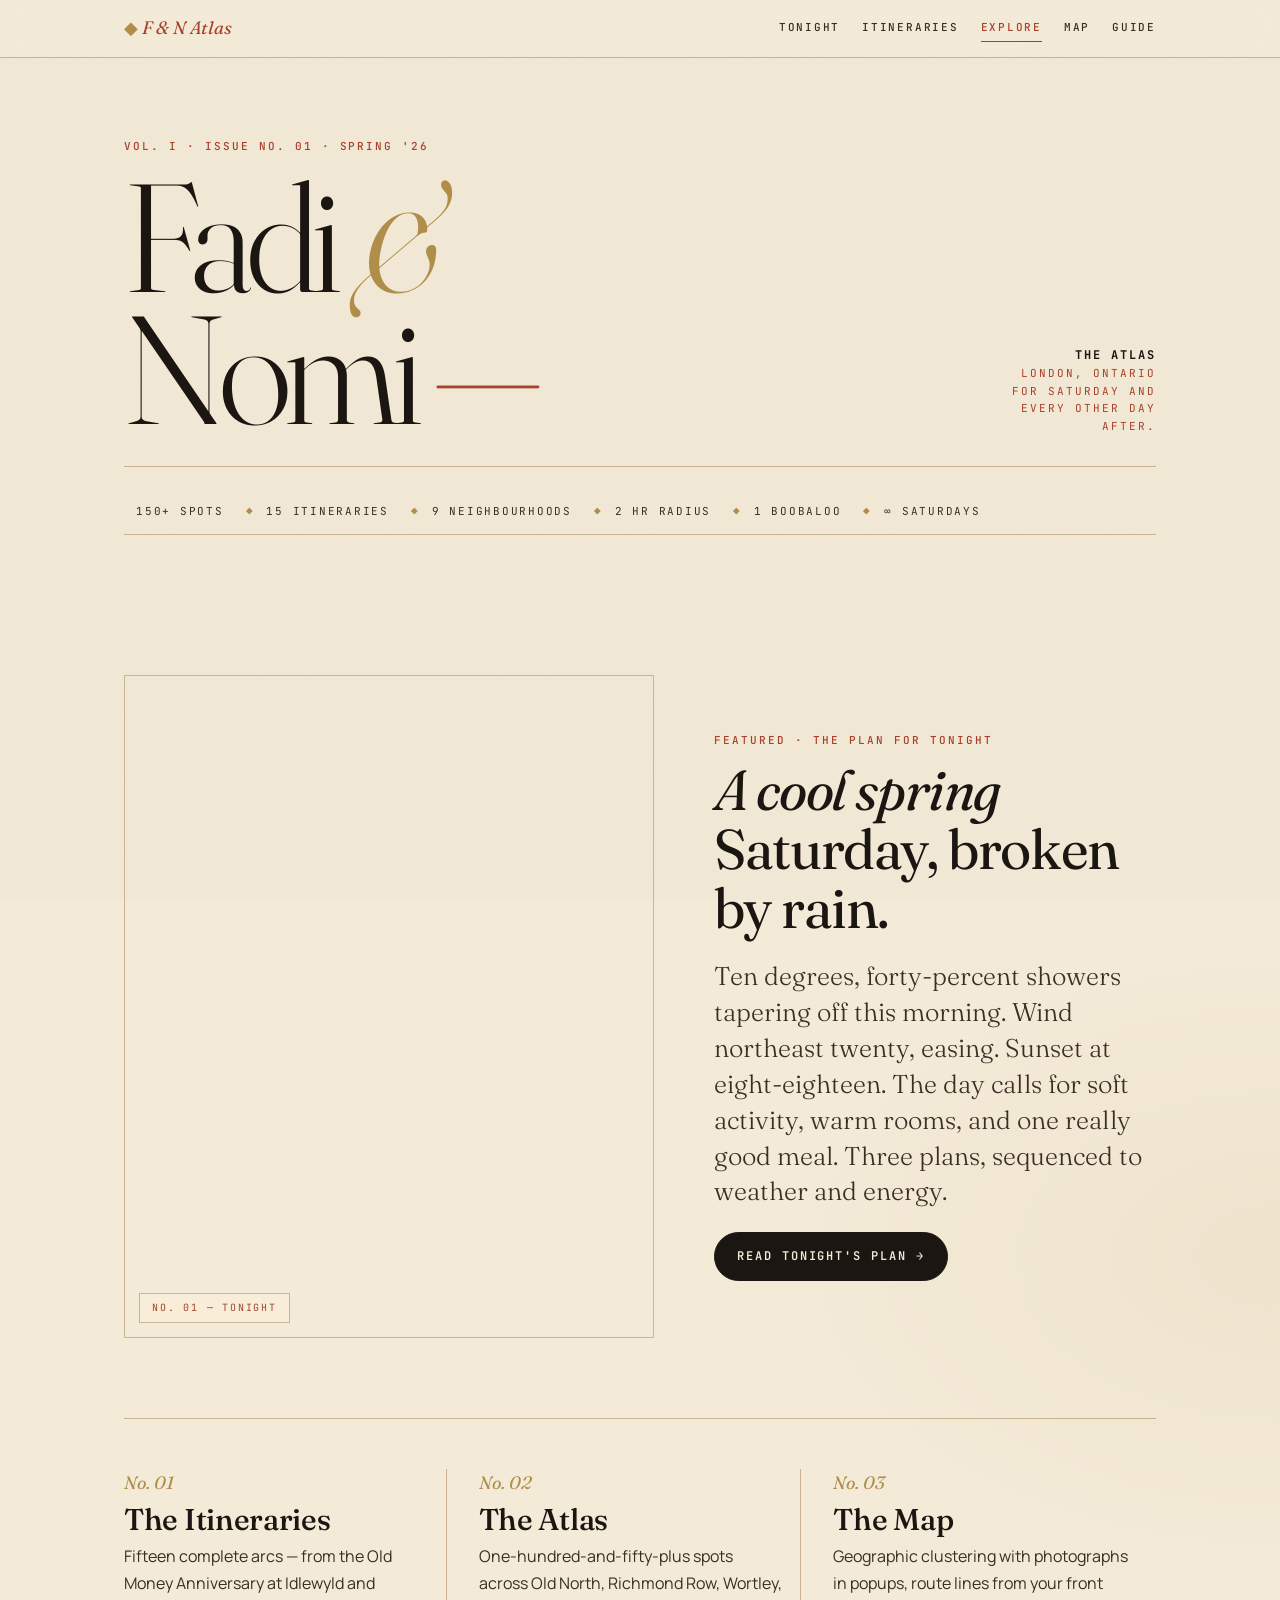
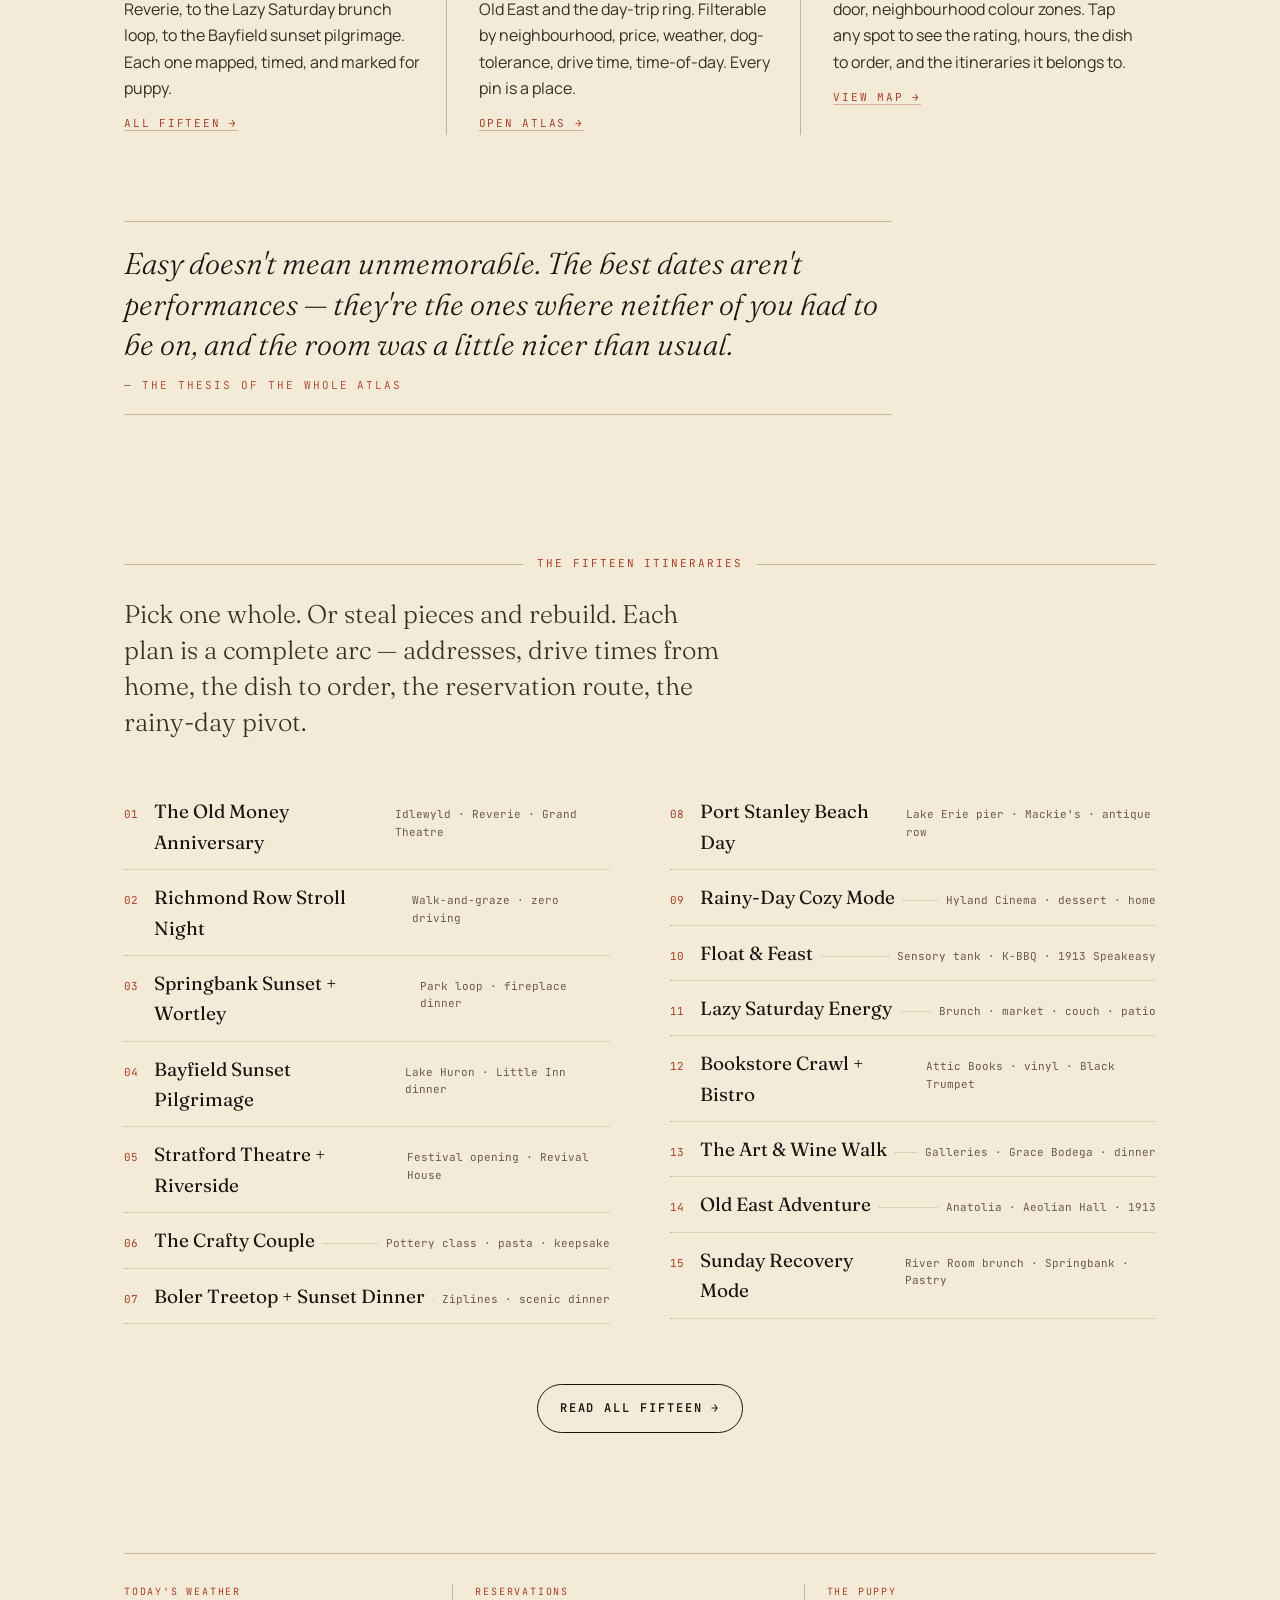
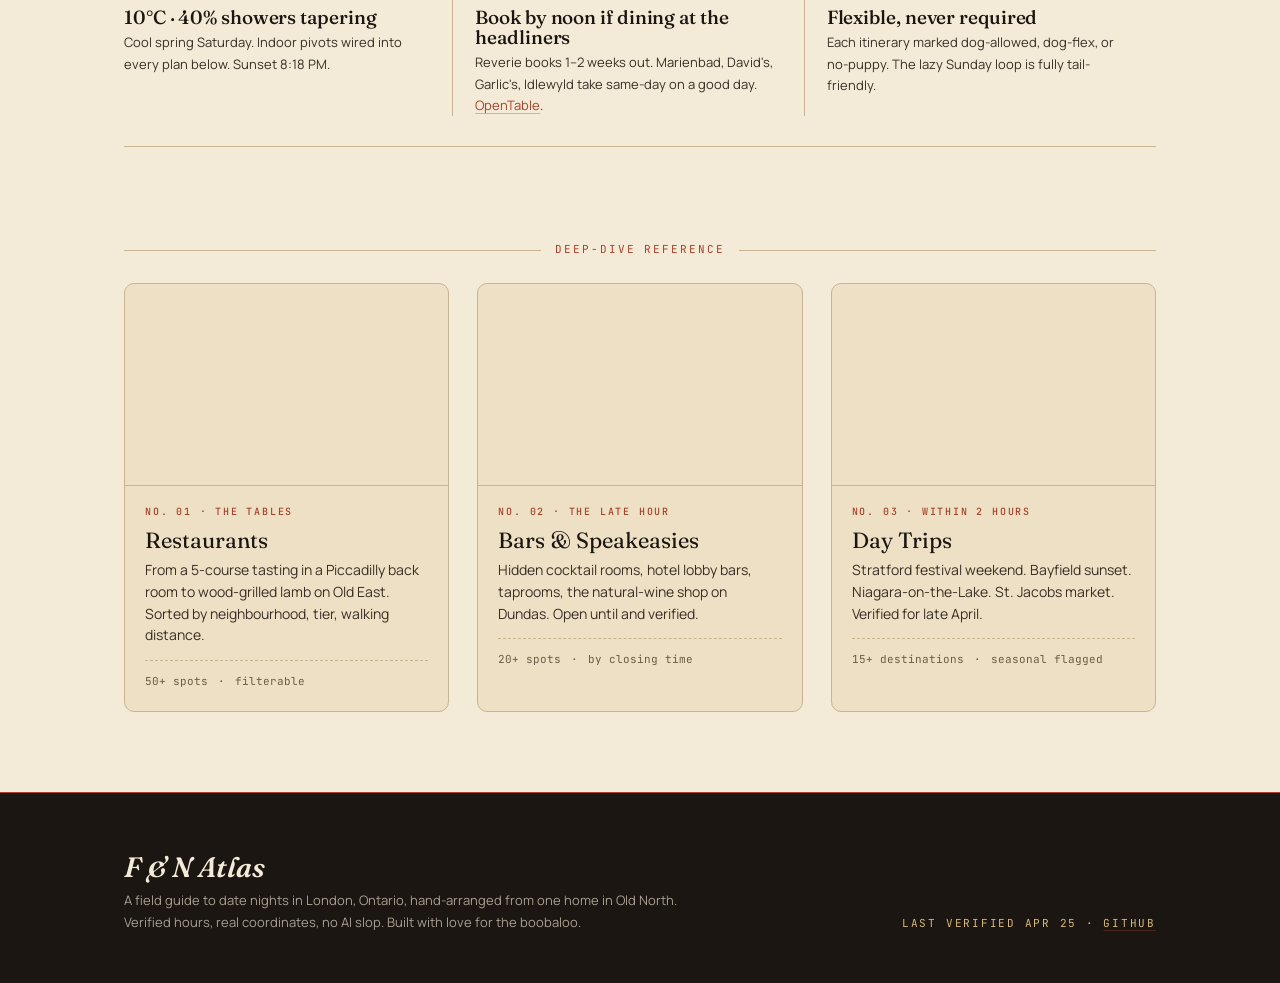
==== commit c6fb3589: "Scrub home address (526 Grosvenor) for public hosting; replace with 'Old North (home base)' / 'home'" ====
--- a/index.html
+++ b/index.html
@@ -181,7 +181,7 @@
     <!-- THE FIFTEEN — printed menu style -->
     <section>
       <div class="divider">The Fifteen Itineraries</div>
-      <p class="lede" style="margin-bottom: 14px;">Pick one whole. Or steal pieces and rebuild. Each plan is a complete arc — addresses, drive times from 526 Grosvenor, the dish to order, the reservation route, the rainy-day pivot.</p>
+      <p class="lede" style="margin-bottom: 14px;">Pick one whole. Or steal pieces and rebuild. Each plan is a complete arc — addresses, drive times from home, the dish to order, the reservation route, the rainy-day pivot.</p>
 
       <div class="menu-list" id="menuList"></div>
 
